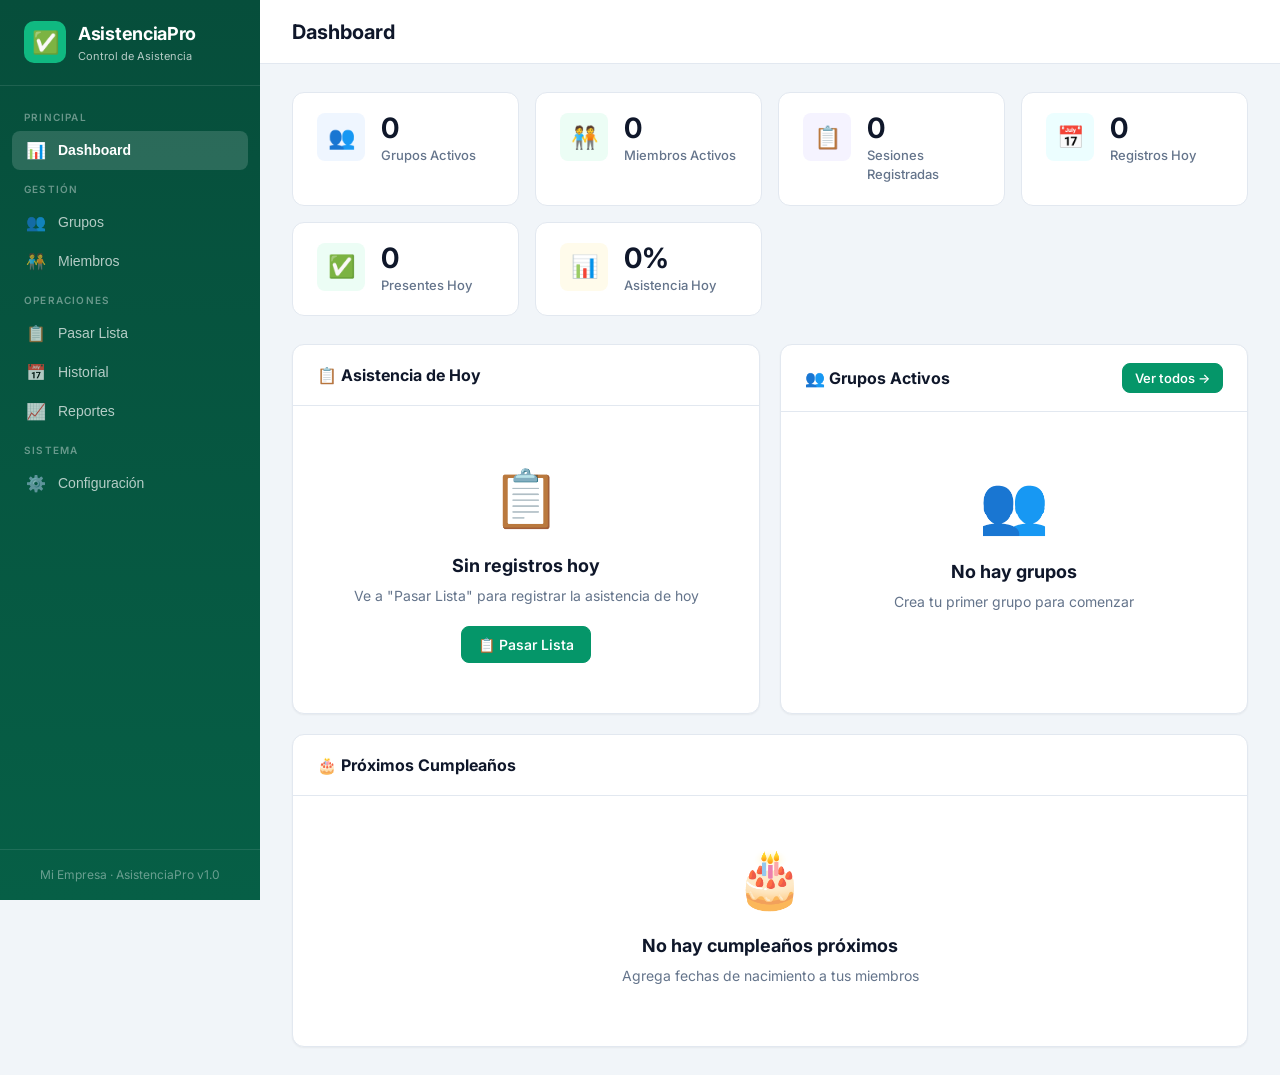
==== asistencia/index.html @ c14f3b14 "Reorganizar repo: asistencia en raíz + CotizaPro en /cotizapro/ + workflow unificado - Mueve archivo" ====
<!DOCTYPE html>
<html lang="es">
<head>
  <meta charset="UTF-8">
  <meta name="viewport" content="width=device-width, initial-scale=1.0, maximum-scale=1.0, user-scalable=no, viewport-fit=cover">
  <title>AsistenciaPro — Control de Asistencia</title>
  <meta name="description" content="Aplicación profesional para el control de asistencia de grupos y personas">
  <meta name="theme-color" content="#059669">
  <meta name="apple-mobile-web-app-capable" content="yes">
  <meta name="apple-mobile-web-app-status-bar-style" content="black-translucent">
  <meta name="apple-mobile-web-app-title" content="AsistenciaPro">
  <meta name="mobile-web-app-capable" content="yes">
  <meta name="application-name" content="AsistenciaPro">
  <meta name="msapplication-TileColor" content="#059669">
  <meta name="msapplication-tap-highlight" content="no">
  <link rel="icon" type="image/svg+xml" href="icons/icon.svg">
  <link rel="icon" type="image/png" sizes="192x192" href="icons/icon-192.png">
  <link rel="icon" type="image/png" sizes="512x512" href="icons/icon-512.png">
  <link rel="apple-touch-icon" href="icons/icon-192.png">
  <link rel="manifest" href="manifest.json">
  <link rel="preconnect" href="https://fonts.googleapis.com">
  <link href="https://fonts.googleapis.com/css2?family=Inter:wght@400;500;600;700;800&display=swap" rel="stylesheet">
  <link rel="stylesheet" href="styles.css">
</head>
<body>

  <!-- ============ USER SELECTION SCREEN ============ -->
  <div id="userScreen" class="user-screen">
    <div class="user-screen-card">
      <div class="user-screen-logo">✅</div>
      <h1>AsistenciaPro</h1>
      <p class="user-screen-subtitle">Selecciona tu empresa o crea una nueva</p>

      <div id="userList" class="user-list"></div>

      <div class="user-create-section">
        <div class="form-group">
          <input type="text" id="newUserName" placeholder="Nombre de la nueva empresa..." maxlength="40" style="text-align:center;font-size:15px;padding:12px">
        </div>
        <button class="btn btn-primary" style="width:100%;padding:12px;font-size:15px" onclick="crearUsuario()">➕ Crear Empresa</button>
      </div>
    </div>
  </div>

  <!-- ============ SIDEBAR ============ -->
  <div id="sidebarOverlay" class="sidebar-overlay" onclick="toggleSidebar()"></div>
  <aside id="sidebar" class="sidebar">
    <div class="sidebar-brand">
      <div class="logo-icon">✅</div>
      <div>
        <h1>AsistenciaPro</h1>
        <small>Control de Asistencia</small>
      </div>
    </div>
    <nav class="sidebar-nav">
      <div class="nav-section">Principal</div>
      <button class="nav-item active" data-view="dashboard" onclick="navegar('dashboard')">
        <span class="nav-icon">📊</span> Dashboard
      </button>

      <div class="nav-section">Gestión</div>
      <button class="nav-item" data-view="grupos" onclick="navegar('grupos')">
        <span class="nav-icon">👥</span> Grupos
        <span id="navBadgeGrupos" class="nav-badge" hidden></span>
      </button>
      <button class="nav-item" data-view="miembros" onclick="navegar('miembros')">
        <span class="nav-icon">🧑‍🤝‍🧑</span> Miembros
      </button>

      <div class="nav-section">Operaciones</div>
      <button class="nav-item" data-view="pasarlista" onclick="navegar('pasarlista')">
        <span class="nav-icon">📋</span> Pasar Lista
      </button>
      <button class="nav-item" data-view="historial" onclick="navegar('historial')">
        <span class="nav-icon">📅</span> Historial
      </button>
      <button class="nav-item" data-view="reportes" onclick="navegar('reportes')">
        <span class="nav-icon">📈</span> Reportes
      </button>

      <div class="nav-section">Sistema</div>
      <button class="nav-item" data-view="configuracion" onclick="navegar('configuracion')">
        <span class="nav-icon">⚙️</span> Configuración
      </button>
    </nav>
    <div class="sidebar-footer">AsistenciaPro v1.0 · Datos locales</div>
  </aside>

  <!-- ============ MAIN CONTENT ============ -->
  <div class="main-content">
    <header class="topbar">
      <button class="menu-toggle" onclick="toggleSidebar()">☰</button>
      <h2 id="topbarTitle" class="topbar-title">Dashboard</h2>
      <div class="topbar-actions" id="topbarActions"></div>
    </header>

    <div class="content">
      <!-- ===== DASHBOARD ===== -->
      <section id="view-dashboard" class="view">
        <div id="dashboardStats" class="stats-grid"></div>
        <div style="display:grid;grid-template-columns:1fr 1fr;gap:20px;margin-top:8px">
          <div class="panel">
            <div class="panel-header">
              <h3>📋 Asistencia de Hoy</h3>
            </div>
            <div id="hoyResumen" class="panel-body"></div>
          </div>
          <div class="panel">
            <div class="panel-header">
              <h3>👥 Grupos Activos</h3>
              <button class="btn btn-sm btn-primary" onclick="navegar('grupos')">Ver todos →</button>
            </div>
            <div id="gruposRecientes" class="panel-body"></div>
          </div>
        </div>
        <div class="panel" style="margin-top:20px">
          <div class="panel-header">
            <h3>🎂 Próximos Cumpleaños</h3>
          </div>
          <div id="cumpleaniosPanel" class="panel-body"></div>
        </div>
      </section>

      <!-- ===== GRUPOS ===== -->
      <section id="view-grupos" class="view" hidden>
        <div class="page-header">
          <div>
            <h2 style="color:var(--text);font-size:18px;font-weight:700;">👥 Gestión de Grupos</h2>
            <h3 style="color:var(--text-secondary);font-size:14px;font-weight:400;">Crea y administra tus grupos de asistencia</h3>
          </div>
          <button class="btn btn-primary" onclick="abrirModalGrupo()">➕ Nuevo Grupo</button>
        </div>
        <div id="listaGrupos"></div>
      </section>

      <!-- ===== MIEMBROS ===== -->
      <section id="view-miembros" class="view" hidden>
        <div class="page-header">
          <div>
            <h2 style="color:var(--text);font-size:18px;font-weight:700;">🧑‍🤝‍🧑 Gestión de Miembros</h2>
            <h3 style="color:var(--text-secondary);font-size:14px;font-weight:400;">Administra las personas de cada grupo</h3>
          </div>
          <button class="btn btn-primary" onclick="abrirModalMiembro()">➕ Nuevo Miembro</button>
        </div>
        <div class="table-container">
          <div class="table-header">
            <input id="busquedaMiembros" type="search" placeholder="Buscar por nombre, teléfono, email..." oninput="renderMiembros()">
            <select id="filtroGrupoMiembros" onchange="renderMiembros()">
              <option value="todos">Todos los grupos</option>
            </select>
          </div>
          <div id="tablaMiembros"></div>
        </div>
      </section>

      <!-- ===== PASAR LISTA ===== -->
      <section id="view-pasarlista" class="view" hidden>
        <div class="page-header">
          <div>
            <h2 style="color:var(--text);font-size:18px;font-weight:700;">📋 Pasar Lista</h2>
            <h3 style="color:var(--text-secondary);font-size:14px;font-weight:400;">Marca la asistencia de cada miembro</h3>
          </div>
        </div>
        <div class="panel">
          <div class="panel-header">
            <h3>Seleccionar Grupo y Fecha</h3>
          </div>
          <div class="panel-body">
            <div class="form-grid" style="grid-template-columns:1fr 1fr auto">
              <div class="form-group">
                <label>Grupo *</label>
                <select id="plistGrupo" onchange="cargarPasarLista()">
                  <option value="">Seleccionar grupo...</option>
                </select>
              </div>
              <div class="form-group">
                <label>Fecha *</label>
                <input id="plistFecha" type="date" onchange="cargarPasarLista()">
              </div>
              <div class="form-group" style="justify-content:flex-end">
                <button class="btn btn-primary" onclick="guardarPasarLista()" id="btnGuardarLista" disabled>💾 Guardar</button>
              </div>
            </div>
          </div>
        </div>

        <!-- Acciones rápidas -->
        <div id="plistAcciones" class="panel" style="margin-top:16px" hidden>
          <div class="panel-body" style="display:flex;gap:10px;flex-wrap:wrap;align-items:center">
            <span style="font-size:13px;font-weight:600;color:var(--text-secondary)">Acciones rápidas:</span>
            <button class="btn btn-sm btn-success" onclick="marcarTodos('present')">✅ Todos Presentes</button>
            <button class="btn btn-sm btn-danger" onclick="marcarTodos('absent')">❌ Todos Ausentes</button>
            <button class="btn btn-sm" onclick="marcarTodos('late')">⏰ Todos con Retardo</button>
            <button class="btn btn-sm" onclick="marcarTodos('permission')">📋 Todos con Permiso</button>
            <button class="btn btn-sm" onclick="limpiarLista()">🔄 Limpiar</button>
          </div>
        </div>

        <!-- Lista de miembros -->
        <div id="plistMiembros" style="margin-top:16px"></div>

        <!-- Resumen -->
        <div id="plistResumen" class="panel" style="margin-top:16px" hidden>
          <div class="panel-body">
            <div id="plistResumenContent"></div>
          </div>
        </div>
      </section>

      <!-- ===== HISTORIAL ===== -->
      <section id="view-historial" class="view" hidden>
        <div class="page-header">
          <div>
            <h2 style="color:var(--text);font-size:18px;font-weight:700;">📅 Historial de Asistencia</h2>
            <h3 style="color:var(--text-secondary);font-size:14px;font-weight:400;">Consulta registros passados</h3>
          </div>
          <div class="btn-group">
            <button class="btn" onclick="exportarHistorialCSV()">📥 CSV</button>
            <button class="btn btn-primary" onclick="generarPDFHistorial()">📄 PDF</button>
          </div>
        </div>
        <div class="panel">
          <div class="panel-header">
            <h3>Filtros</h3>
          </div>
          <div class="panel-body">
            <div class="form-grid" style="grid-template-columns:1fr 1fr 1fr auto">
              <div class="form-group">
                <label>Grupo</label>
                <select id="histGrupo" onchange="renderHistorial()">
                  <option value="todos">Todos los grupos</option>
                </select>
              </div>
              <div class="form-group">
                <label>Desde</label>
                <input id="histDesde" type="date" onchange="renderHistorial()">
              </div>
              <div class="form-group">
                <label>Hasta</label>
                <input id="histHasta" type="date" onchange="renderHistorial()">
              </div>
              <div class="form-group" style="justify-content:flex-end">
                <button class="btn btn-sm" onclick="limpiarFiltrosHistorial()">🔄 Limpiar</button>
              </div>
            </div>
          </div>
        </div>
        <div id="tablaHistorial" style="margin-top:16px"></div>
      </section>

      <!-- ===== CONFIGURACIÓN ===== -->
      <section id="view-configuracion" class="view" hidden>
        <div class="page-header">
          <div>
            <h2 style="color:var(--text);font-size:18px;font-weight:700;">⚙️ Configuración</h2>
            <h3 style="color:var(--text-secondary);font-size:14px;font-weight:400;">Datos de la empresa para los reportes PDF</h3>
          </div>
        </div>
        <div class="panel">
          <div class="panel-header"><h3>Datos de la Empresa</h3></div>
          <div class="panel-body">
            <div class="form-grid">
              <div class="form-group">
                <label>Nombre de la Empresa</label>
                <input id="cfgNombre" placeholder="Ej: Academia Deportiva S.A.">
              </div>
              <div class="form-group">
                <label>RTN / Identificación</label>
                <input id="cfgRtn" placeholder="Ej: 0801-1990-12345">
              </div>
              <div class="form-group">
                <label>Dirección</label>
                <input id="cfgDireccion" placeholder="Ej: Blvd. Los Próceres, Tegucigalpa">
              </div>
              <div class="form-group">
                <label>Teléfono</label>
                <input id="cfgTelefono" placeholder="Ej: +504 2234-5678">
              </div>
              <div class="form-group">
                <label>Email</label>
                <input id="cfgEmail" type="email" placeholder="Ej: info@empresa.com">
              </div>
              <div class="form-group">
                <label>Representante</label>
                <input id="cfgRepresentante" placeholder="Ej: Juan Pérez, Director">
              </div>
              <div class="form-group full-width">
                <label>Logo de la Empresa</label>
                <div class="logo-upload">
                  <div id="cfgLogoPreview" class="logo-preview">
                    <span class="placeholder">🏢</span>
                  </div>
                  <div>
                    <input type="file" id="cfgLogoFile" accept="image/*" onchange="cargarLogo(event)" style="margin-bottom:8px">
                    <br>
                    <button class="btn btn-sm btn-danger" onclick="quitarLogo()">🗑 Quitar logo</button>
                  </div>
                </div>
              </div>
            </div>
            <div style="display:flex;gap:10px;justify-content:flex-end;margin-top:20px">
              <button class="btn btn-primary" onclick="guardarConfig()">💾 Guardar Configuración</button>
            </div>
          </div>
        </div>

        <!-- Cambiar Empresa -->
        <div class="panel" style="margin-top:20px">
          <div class="panel-header"><h3>🏢 Empresa Activa</h3></div>
          <div class="panel-body">
            <div id="currentUserInfo" style="display:flex;align-items:center;gap:12px;padding:12px;background:var(--surface-alt);border-radius:10px;margin-bottom:12px">
              <div id="currentUserIcon" style="width:42px;height:42px;border-radius:12px;display:flex;align-items:center;justify-content:center;font-size:18px;font-weight:800;color:#fff;background:#059669"></div>
              <div style="flex:1">
                <div id="currentUserName" style="font-weight:700;font-size:15px"></div>
                <div style="font-size:12px;color:var(--text-secondary)">Empresa actual</div>
              </div>
            </div>
            <button class="btn" style="width:100%" onclick="mostrarPantallaUsuarios()">🔄 Cambiar de empresa</button>
          </div>
        </div>

        <!-- Respaldo de datos -->
        <div class="panel" style="margin-top:20px">
          <div class="panel-header"><h3>💾 Respaldo de Datos</h3></div>
          <div class="panel-body">
            <p style="font-size:13px;color:var(--text-secondary);margin-bottom:12px">Exporta todos tus datos (grupos, miembros, asistencia) a un archivo JSON. Puedes importarlo después para restaurar tus datos.</p>
            <div style="display:flex;gap:10px;flex-wrap:wrap;margin-bottom:16px">
              <button class="btn btn-primary" onclick="DB.exportar()">📤 Exportar respaldo</button>
              <button class="btn" onclick="document.getElementById('importFile').click()">📥 Importar respaldo</button>
              <input type="file" id="importFile" accept=".json" style="display:none" onchange="importarRespaldo(event)">
            </div>

            <!-- Auto-backup toggle -->
            <div style="background:var(--surface-alt);border-radius:8px;padding:16px;border:1px solid var(--border)">
              <div style="display:flex;align-items:center;justify-content:space-between;margin-bottom:8px">
                <div>
                  <div style="font-weight:600;font-size:14px">🔄 Respaldo Automático</div>
                  <div style="font-size:12px;color:var(--text-secondary)">Descarga un respaldo cada 7 días automáticamente</div>
                </div>
                <label style="position:relative;display:inline-block;width:50px;height:28px;cursor:pointer">
                  <input type="checkbox" id="autoBackupToggle" onchange="toggleAutoBackup(this.checked)" style="opacity:0;width:0;height:0">
                  <span style="position:absolute;cursor:pointer;top:0;left:0;right:0;bottom:0;background:#cbd5e1;border-radius:28px;transition:.3s"></span>
                  <span id="autoBackupSlider" style="position:absolute;cursor:pointer;top:3px;left:3px;width:22px;height:22px;background:white;border-radius:50%;transition:.3s;box-shadow:0 1px 3px rgba(0,0,0,.2)"></span>
                </label>
              </div>
              <div id="autoBackupInfo" style="font-size:11px;color:var(--text-muted)"></div>
            </div>

            <div id="lastSavedInfo" style="margin-top:12px;font-size:12px;color:var(--text-muted)"></div>
          </div>
        </div>

      </section>

      <!-- ===== REPORTES ===== -->
      <section id="view-reportes" class="view" hidden>
        <div class="page-header">
          <div>
            <h2 style="color:var(--text);font-size:18px;font-weight:700;">📈 Reportes de Asistencia</h2>
            <h3 style="color:var(--text-secondary);font-size:14px;font-weight:400;">Análisis y porcentajes de asistencia</h3>
          </div>
          <div class="btn-group">
            <button class="btn" onclick="exportarReporteCSV()">📥 CSV</button>
            <button class="btn btn-primary" onclick="generarPDFReporte()">📄 PDF</button>
          </div>
        </div>
        <div class="panel">
          <div class="panel-header">
            <h3>Parámetros del Reporte</h3>
          </div>
          <div class="panel-body">
            <div class="form-grid" style="grid-template-columns:1fr 1fr 1fr auto">
              <div class="form-group">
                <label>Grupo</label>
                <select id="repoGrupo" onchange="renderReporte()">
                  <option value="">Seleccionar grupo...</option>
                </select>
              </div>
              <div class="form-group">
                <label>Desde</label>
                <input id="repoDesde" type="date" onchange="renderReporte()">
              </div>
              <div class="form-group">
                <label>Hasta</label>
                <input id="repoHasta" type="date" onchange="renderReporte()">
              </div>
              <div class="form-group" style="justify-content:flex-end">
                <button class="btn btn-primary btn-sm" onclick="renderReporte()">📊 Generar</button>
              </div>
            </div>
          </div>
        </div>
        <div id="reporteContent" style="margin-top:16px"></div>
      </section>
    </div>
  </div>

  <!-- ============ MODAL: GRUPO ============ -->
  <div id="modalGrupo" class="modal-overlay" hidden onclick="if(event.target===this)this.hidden=true">
    <div class="modal">
      <div class="modal-header">
        <h3 id="modalGrupoTitle">👥 Nuevo Grupo</h3>
        <button class="modal-close" onclick="cerrarModalGrupo()">✕</button>
      </div>
      <div class="modal-body">
        <div class="form-grid">
          <div class="form-group full-width">
            <label>Nombre del Grupo *</label>
            <input id="grupoNombre" placeholder="Ej: Grupo A, Clase de Matemáticas, Equipo de Ventas">
          </div>
          <div class="form-group full-width">
            <label>Descripción</label>
            <textarea id="grupoDescripcion" rows="3" placeholder="Descripción opcional del grupo"></textarea>
          </div>
          <div class="form-group">
            <label>Color de Identificación</label>
            <select id="grupoColor">
              <option value="#3b82f6">🔵 Azul</option>
              <option value="#059669">🟢 Verde</option>
              <option value="#d97706">🟡 Amarillo</option>
              <option value="#dc2626">🔴 Rojo</option>
              <option value="#7c3aed">🟣 Morado</option>
              <option value="#ec4899">🩷 Rosa</option>
              <option value="#0891b2">🩵 Cyan</option>
              <option value="#ea580c">🟠 Naranja</option>
            </select>
          </div>
          <div class="form-group">
            <label>Estado</label>
            <select id="grupoEstado">
              <option value="activo">🟢 Activo</option>
              <option value="inactivo">🔴 Inactivo</option>
            </select>
          </div>
        </div>
      </div>
      <div class="modal-footer">
        <button class="btn" onclick="cerrarModalGrupo()">Cancelar</button>
        <button class="btn btn-primary" onclick="guardarGrupoForm()">💾 Guardar</button>
      </div>
    </div>
  </div>

  <!-- ============ MODAL: MIEMBRO ============ -->
  <div id="modalMiembro" class="modal-overlay" hidden onclick="if(event.target===this)this.hidden=true">
    <div class="modal" style="max-width:640px">
      <div class="modal-header">
        <h3 id="modalMiembroTitle">🧑‍🤝‍🧑 Nuevo Miembro</h3>
        <button class="modal-close" onclick="cerrarModalMiembro()">✕</button>
      </div>
      <div class="modal-body">
        <div class="form-grid">
          <div class="form-group">
            <label>Grupo *</label>
            <select id="miembroGrupo">
              <option value="">Seleccionar grupo...</option>
            </select>
          </div>
          <div class="form-group">
            <label>Nombre Completo *</label>
            <input id="miembroNombre" placeholder="Nombre y apellido">
          </div>
          <div class="form-group">
            <label>Teléfono</label>
            <input id="miembroTelefono" placeholder="Ej: +504 9999-0000">
          </div>
          <div class="form-group">
            <label>Email</label>
            <input id="miembroEmail" type="email" placeholder="correo@ejemplo.com">
          </div>
          <div class="form-group">
            <label>Cargo</label>
            <input id="miembroCargo" placeholder="Ej: Gerente, Asistente, Técnico">
          </div>
          <div class="form-group">
            <label>Sueldo Base (L.)</label>
            <input id="miembroSueldo" type="number" min="0" step="0.01" placeholder="Ej: 8000.00">
          </div>
          <div class="form-group">
            <label>Fecha de Nacimiento</label>
            <input id="miembroCumple" type="date">
          </div>
          <div class="form-group">
            <label>Estado</label>
            <select id="miembroEstado">
              <option value="activo">🟢 Activo</option>
              <option value="inactivo">🔴 Inactivo</option>
            </select>
          </div>
          <div class="form-group full-width">
            <label>Notas</label>
            <textarea id="miembroNotas" rows="2" placeholder="Información adicional sobre el miembro"></textarea>
          </div>
        </div>
      </div>
      <div class="modal-footer">
        <button class="btn" onclick="cerrarModalMiembro()">Cancelar</button>
        <button class="btn btn-primary" onclick="guardarMiembroForm()">💾 Guardar</button>
      </div>
    </div>
  </div>

  <!-- ============ MODAL: CONFIRMACIÓN ============ -->
  <div id="modalConfirm" class="modal-overlay" hidden onclick="if(event.target===this)this.hidden=true">
    <div class="modal" style="max-width:400px">
      <div class="modal-header">
        <h3 id="confirmTitle">Confirmar</h3>
        <button class="modal-close" onclick="cerrarConfirm()">✕</button>
      </div>
      <div class="modal-body">
        <p id="confirmMsg"></p>
      </div>
      <div class="modal-footer">
        <button class="btn" onclick="cerrarConfirm()">Cancelar</button>
        <button id="confirmBtn" class="btn btn-danger">Confirmar</button>
      </div>
    </div>
  </div>

  <!-- ============ MODAL: NOTAS ============ -->
  <div id="modalNotas" class="modal-overlay" hidden onclick="if(event.target===this)this.hidden=true">
    <div class="modal" style="max-width:400px">
      <div class="modal-header">
        <h3>📝 Nota del Registro</h3>
        <button class="modal-close" onclick="cerrarModalNotas()">✕</button>
      </div>
      <div class="modal-body">
        <div class="form-group">
          <label>Nota (opcional)</label>
          <textarea id="notaRegistro" rows="4" placeholder="Ej: Llegó 10 minutos tarde, salió antes, etc."></textarea>
        </div>
      </div>
      <div class="modal-footer">
        <button class="btn" onclick="cerrarModalNotas()">Cancelar</button>
        <button class="btn btn-primary" onclick="guardarNota()">💾 Guardar</button>
      </div>
    </div>
  </div>

  <!-- ============ TOAST CONTAINER ============ -->
  <div id="toastContainer" class="toast-container"></div>

  <!-- ============ SCRIPTS ============ -->
  <script src="jspdf.umd.min.js"></script>
  <script src="jspdf.plugin.autotable.min.js"></script>
  <script src="db.js"></script>
  <script src="app.js"></script>
</body>
</html>
---- asistencia/styles.css ----
/* ============================================================
   AsistenciaPro — Estilos profesionales
   ============================================================ */

:root {
  --primary: #059669;
  --primary-light: #10b981;
  --primary-dark: #047857;
  --primary-bg: #ecfdf5;
  --accent: #10b981;
  --bg: #f1f5f9;
  --surface: #ffffff;
  --surface-alt: #f8fafc;
  --text: #0f172a;
  --text-secondary: #64748b;
  --text-muted: #94a3b8;
  --border: #e2e8f0;
  --border-light: #f1f5f9;
  --success: #059669;
  --success-bg: #ecfdf5;
  --warning: #d97706;
  --warning-bg: #fffbeb;
  --danger: #dc2626;
  --danger-bg: #fef2f2;
  --info: #2563eb;
  --info-bg: #eff6ff;
  --late: #7c3aed;
  --late-bg: #f5f3ff;
  --permission: #0891b2;
  --permission-bg: #ecfeff;
  --shadow-sm: 0 1px 2px rgba(0,0,0,.05);
  --shadow: 0 1px 3px rgba(0,0,0,.1), 0 1px 2px rgba(0,0,0,.06);
  --shadow-md: 0 4px 6px -1px rgba(0,0,0,.1), 0 2px 4px -2px rgba(0,0,0,.1);
  --shadow-lg: 0 10px 15px -3px rgba(0,0,0,.1), 0 4px 6px -4px rgba(0,0,0,.1);
  --radius: 12px;
  --radius-sm: 8px;
  --radius-lg: 16px;
  --sidebar-width: 260px;
  --header-height: 64px;
  --transition: all .2s ease;
}

* { box-sizing: border-box; margin: 0; padding: 0; }
[hidden] { display: none !important; }

html { scroll-behavior: smooth; }

body {
  font-family: 'Inter', system-ui, -apple-system, 'Segoe UI', Roboto, sans-serif;
  background: var(--bg);
  color: var(--text);
  line-height: 1.5;
  min-height: 100vh;
}

/* ============ Scrollbar ============ */
::-webkit-scrollbar { width: 8px; height: 8px; }
::-webkit-scrollbar-thumb { background: var(--border); border-radius: 99px; }
::-webkit-scrollbar-thumb:hover { background: var(--text-muted); }

/* ============ Sidebar ============ */
.sidebar {
  position: fixed;
  left: 0;
  top: 0;
  bottom: 0;
  width: var(--sidebar-width);
  background: linear-gradient(180deg, #064e3b 0%, #065f46 100%);
  color: #fff;
  z-index: 100;
  display: flex;
  flex-direction: column;
  transition: transform .3s ease;
}

.sidebar-brand {
  padding: 20px 24px;
  display: flex;
  align-items: center;
  gap: 12px;
  border-bottom: 1px solid rgba(255,255,255,.1);
}

.sidebar-brand .logo-icon {
  width: 42px;
  height: 42px;
  background: var(--primary-light);
  border-radius: 10px;
  display: flex;
  align-items: center;
  justify-content: center;
  font-size: 22px;
  font-weight: 700;
}

.sidebar-brand h1 {
  font-size: 18px;
  font-weight: 700;
  letter-spacing: -.3px;
}

.sidebar-brand small {
  font-size: 11px;
  opacity: .7;
  display: block;
  margin-top: 1px;
}

.sidebar-nav {
  flex: 1;
  padding: 12px;
  overflow-y: auto;
}

.nav-section {
  font-size: 10px;
  text-transform: uppercase;
  letter-spacing: 1.2px;
  color: rgba(255,255,255,.4);
  padding: 12px 12px 6px;
  font-weight: 600;
}

.nav-item {
  display: flex;
  align-items: center;
  gap: 12px;
  padding: 10px 14px;
  border-radius: var(--radius-sm);
  color: rgba(255,255,255,.7);
  text-decoration: none;
  font-size: 14px;
  font-weight: 500;
  cursor: pointer;
  transition: var(--transition);
  border: none;
  background: none;
  width: 100%;
  text-align: left;
}

.nav-item:hover {
  background: rgba(255,255,255,.1);
  color: #fff;
}

.nav-item.active {
  background: rgba(255,255,255,.15);
  color: #fff;
  font-weight: 600;
}

.nav-item .nav-icon {
  width: 20px;
  text-align: center;
  font-size: 16px;
}

.nav-item .nav-badge {
  margin-left: auto;
  background: var(--primary-light);
  color: #fff;
  font-size: 11px;
  font-weight: 600;
  padding: 2px 8px;
  border-radius: 99px;
  min-width: 20px;
  text-align: center;
}

.sidebar-footer {
  padding: 16px;
  border-top: 1px solid rgba(255,255,255,.1);
  font-size: 12px;
  color: rgba(255,255,255,.4);
  text-align: center;
}

/* ============ Main Content ============ */
.main-content {
  margin-left: var(--sidebar-width);
  min-height: 100vh;
  transition: margin .3s ease;
}

.topbar {
  background: var(--surface);
  border-bottom: 1px solid var(--border);
  padding: 0 32px;
  height: var(--header-height);
  display: flex;
  align-items: center;
  justify-content: space-between;
  position: sticky;
  top: 0;
  z-index: 50;
}

.topbar-title {
  font-size: 20px;
  font-weight: 700;
  color: var(--text);
}

.topbar-actions {
  display: flex;
  align-items: center;
  gap: 10px;
}

.menu-toggle {
  display: none;
  background: none;
  border: none;
  font-size: 24px;
  cursor: pointer;
  padding: 4px;
  color: var(--text);
}

.content {
  padding: 28px 32px;
  max-width: 1400px;
}

/* ============ Cards / Dashboard ============ */
.stats-grid {
  display: grid;
  grid-template-columns: repeat(auto-fit, minmax(200px, 1fr));
  gap: 16px;
  margin-bottom: 28px;
}

.stat-card {
  background: var(--surface);
  border: 1px solid var(--border);
  border-radius: var(--radius);
  padding: 20px 24px;
  display: flex;
  align-items: flex-start;
  gap: 16px;
  transition: var(--transition);
  cursor: pointer;
}

.stat-card:hover {
  box-shadow: var(--shadow-md);
  transform: translateY(-1px);
}

.stat-icon {
  width: 48px;
  height: 48px;
  border-radius: var(--radius-sm);
  display: flex;
  align-items: center;
  justify-content: center;
  font-size: 22px;
  flex-shrink: 0;
}

.stat-icon.blue { background: var(--info-bg); }
.stat-icon.green { background: var(--success-bg); }
.stat-icon.yellow { background: var(--warning-bg); }
.stat-icon.red { background: var(--danger-bg); }
.stat-icon.purple { background: var(--late-bg); }
.stat-icon.cyan { background: var(--permission-bg); }

.stat-info h3 {
  font-size: 28px;
  font-weight: 700;
  line-height: 1.1;
  margin-bottom: 2px;
}

.stat-info p {
  font-size: 13px;
  color: var(--text-secondary);
  font-weight: 500;
}

/* ============ Page Header ============ */
.page-header {
  display: flex;
  align-items: center;
  justify-content: space-between;
  flex-wrap: wrap;
  gap: 12px;
  margin-bottom: 24px;
}

.page-header h2 {
  font-size: 16px;
  font-weight: 600;
  color: var(--text-secondary);
}

/* ============ Buttons ============ */
.btn {
  appearance: none;
  border: 1px solid var(--border);
  background: var(--surface);
  color: var(--text);
  padding: 9px 16px;
  border-radius: var(--radius-sm);
  font-size: 14px;
  font-weight: 550;
  cursor: pointer;
  transition: var(--transition);
  font-family: inherit;
  display: inline-flex;
  align-items: center;
  gap: 8px;
  white-space: nowrap;
}

.btn:hover { border-color: var(--primary-light); box-shadow: var(--shadow-sm); }
.btn:active { transform: translateY(1px); }
.btn:disabled { opacity: .5; cursor: not-allowed; }

.btn-primary {
  background: var(--primary);
  border-color: var(--primary);
  color: #fff;
}
.btn-primary:hover { background: var(--primary-dark); border-color: var(--primary-dark); box-shadow: 0 4px 14px rgba(5,150,105,.3); }

.btn-success { background: var(--success); border-color: var(--success); color: #fff; }
.btn-success:hover { background: #047857; }

.btn-danger { color: var(--danger); border-color: #fecaca; }
.btn-danger:hover { background: var(--danger-bg); border-color: var(--danger); }

.btn-warning { color: var(--warning); border-color: #fde68a; }
.btn-warning:hover { background: var(--warning-bg); border-color: var(--warning); }

.btn-ghost { background: transparent; border-color: transparent; }
.btn-ghost:hover { background: var(--bg); border-color: var(--border); }

.btn-sm { padding: 6px 12px; font-size: 13px; }
.btn-lg { padding: 12px 24px; font-size: 15px; }

.btn-group {
  display: flex;
  gap: 6px;
  flex-wrap: wrap;
}

/* ============ Forms ============ */
.form-grid {
  display: grid;
  grid-template-columns: repeat(auto-fit, minmax(280px, 1fr));
  gap: 18px;
}

.form-group {
  display: flex;
  flex-direction: column;
  gap: 6px;
}

.form-group.full-width {
  grid-column: 1 / -1;
}

.form-group label {
  font-size: 13px;
  font-weight: 600;
  color: var(--text-secondary);
}

.form-group input,
.form-group select,
.form-group textarea {
  padding: 10px 14px;
  border: 1px solid var(--border);
  border-radius: var(--radius-sm);
  background: var(--surface);
  color: var(--text);
  font-size: 14px;
  font-family: inherit;
  transition: var(--transition);
}

.form-group input:focus,
.form-group select:focus,
.form-group textarea:focus {
  outline: none;
  border-color: var(--primary-light);
  box-shadow: 0 0 0 3px rgba(16,185,129,.15);
}

.form-group textarea {
  resize: vertical;
  min-height: 80px;
}

/* ============ Tables ============ */
.table-container {
  background: var(--surface);
  border: 1px solid var(--border);
  border-radius: var(--radius);
  overflow: hidden;
  box-shadow: var(--shadow-sm);
}

.table-header {
  display: flex;
  align-items: center;
  gap: 10px;
  padding: 16px 20px;
  border-bottom: 1px solid var(--border);
  flex-wrap: wrap;
}

.table-header input[type="search"] {
  flex: 1;
  min-width: 200px;
  padding: 9px 14px;
  border: 1px solid var(--border);
  border-radius: var(--radius-sm);
  font-size: 14px;
  font-family: inherit;
  background: var(--surface-alt);
}

.table-header input[type="search"]:focus {
  outline: none;
  border-color: var(--primary-light);
  box-shadow: 0 0 0 3px rgba(16,185,129,.1);
}

.table-header select {
  padding: 9px 12px;
  border: 1px solid var(--border);
  border-radius: var(--radius-sm);
  font-size: 13px;
  font-family: inherit;
  background: var(--surface);
  cursor: pointer;
}

table {
  width: 100%;
  border-collapse: collapse;
}

thead th {
  padding: 12px 16px;
  text-align: left;
  font-size: 12px;
  font-weight: 600;
  text-transform: uppercase;
  letter-spacing: .5px;
  color: var(--text-secondary);
  background: var(--surface-alt);
  border-bottom: 1px solid var(--border);
  white-space: nowrap;
}

tbody td {
  padding: 12px 16px;
  font-size: 14px;
  border-bottom: 1px solid var(--border-light);
  vertical-align: middle;
}

tbody tr:hover {
  background: var(--surface-alt);
}

tbody tr:last-child td {
  border-bottom: none;
}

.table-footer {
  padding: 12px 20px;
  border-top: 1px solid var(--border);
  font-size: 13px;
  color: var(--text-secondary);
  display: flex;
  justify-content: space-between;
  align-items: center;
}

/* ============ Badges ============ */
.badge {
  display: inline-flex;
  align-items: center;
  gap: 4px;
  padding: 3px 10px;
  border-radius: 99px;
  font-size: 12px;
  font-weight: 600;
  white-space: nowrap;
}

.badge-present { background: var(--success-bg); color: var(--success); }
.badge-absent { background: var(--danger-bg); color: var(--danger); }
.badge-late { background: var(--late-bg); color: var(--late); }
.badge-permission { background: var(--permission-bg); color: var(--permission); }
.badge-active { background: var(--success-bg); color: var(--success); }
.badge-inactive { background: #f1f5f9; color: #475569; }

/* ============ Modals ============ */
.modal-overlay {
  position: fixed;
  inset: 0;
  background: rgba(0,0,0,.5);
  backdrop-filter: blur(4px);
  display: flex;
  align-items: center;
  justify-content: center;
  z-index: 200;
  padding: 20px;
  animation: fadeIn .15s ease;
}

.modal {
  background: var(--surface);
  border-radius: var(--radius-lg);
  box-shadow: var(--shadow-lg);
  max-width: 560px;
  width: 100%;
  max-height: 85vh;
  overflow-y: auto;
  animation: slideUp .2s ease;
}

.modal-header {
  padding: 20px 24px;
  border-bottom: 1px solid var(--border);
  display: flex;
  align-items: center;
  justify-content: space-between;
}

.modal-header h3 {
  font-size: 18px;
  font-weight: 700;
}

.modal-close {
  background: none;
  border: none;
  font-size: 20px;
  cursor: pointer;
  color: var(--text-muted);
  padding: 4px;
  border-radius: 6px;
}

.modal-close:hover { background: var(--bg); color: var(--text); }

.modal-body {
  padding: 24px;
}

.modal-footer {
  padding: 16px 24px;
  border-top: 1px solid var(--border);
  display: flex;
  gap: 10px;
  justify-content: flex-end;
}

@keyframes fadeIn { from { opacity: 0; } to { opacity: 1; } }
@keyframes slideUp { from { opacity: 0; transform: translateY(10px); } to { opacity: 1; transform: none; } }

/* ============ Card panels ============ */
.panel {
  background: var(--surface);
  border: 1px solid var(--border);
  border-radius: var(--radius);
  box-shadow: var(--shadow-sm);
  overflow: hidden;
}

.panel-header {
  padding: 18px 24px;
  border-bottom: 1px solid var(--border);
  display: flex;
  align-items: center;
  justify-content: space-between;
  gap: 12px;
}

.panel-header h3 {
  font-size: 16px;
  font-weight: 700;
}

.panel-body {
  padding: 20px 24px;
}

.panel-footer {
  padding: 14px 24px;
  border-top: 1px solid var(--border);
  background: var(--surface-alt);
}

/* ============ Empty state ============ */
.empty-state {
  text-align: center;
  padding: 60px 24px;
  color: var(--text-secondary);
}

.empty-state .empty-icon {
  font-size: 56px;
  margin-bottom: 12px;
  display: block;
}

.empty-state h3 {
  font-size: 18px;
  color: var(--text);
  margin-bottom: 6px;
}

.empty-state p {
  margin-bottom: 20px;
  font-size: 14px;
}

/* ============ Toast ============ */
.toast-container {
  position: fixed;
  bottom: 20px;
  right: 20px;
  display: flex;
  flex-direction: column;
  gap: 8px;
  z-index: 300;
  max-width: min(380px, 90vw);
}

.toast {
  background: var(--text);
  color: #fff;
  border-radius: var(--radius-sm);
  padding: 12px 18px;
  font-size: 14px;
  box-shadow: var(--shadow-lg);
  animation: slideUp .2s ease;
  word-break: break-word;
}

.toast.success { background: var(--success); }
.toast.error { background: var(--danger); }
.toast.info { background: var(--info); }

/* ============ Attendance Card ============ */
.attendance-card {
  background: var(--surface);
  border: 1px solid var(--border);
  border-radius: var(--radius);
  padding: 16px 20px;
  margin-bottom: 12px;
  display: flex;
  align-items: center;
  gap: 16px;
  transition: var(--transition);
}

.attendance-card:hover {
  box-shadow: var(--shadow-md);
}

.attendance-avatar {
  width: 44px;
  height: 44px;
  border-radius: 50%;
  background: var(--primary-bg);
  color: var(--primary);
  display: flex;
  align-items: center;
  justify-content: center;
  font-size: 18px;
  font-weight: 700;
  flex-shrink: 0;
}

.attendance-info {
  flex: 1;
  min-width: 0;
}

.attendance-name {
  font-size: 15px;
  font-weight: 600;
  color: var(--text);
  margin-bottom: 2px;
}

.attendance-meta {
  font-size: 12px;
  color: var(--text-muted);
}

.attendance-actions {
  display: flex;
  gap: 6px;
  flex-wrap: wrap;
}

.attendance-actions .status-btn {
  padding: 6px 12px;
  border: 2px solid var(--border);
  border-radius: var(--radius-sm);
  background: var(--surface);
  font-size: 13px;
  font-weight: 600;
  cursor: pointer;
  transition: var(--transition);
  font-family: inherit;
  display: flex;
  align-items: center;
  gap: 4px;
}

.attendance-actions .status-btn:hover {
  transform: translateY(-1px);
  box-shadow: var(--shadow-sm);
}

.attendance-actions .status-btn.selected-present {
  background: var(--success-bg);
  border-color: var(--success);
  color: var(--success);
}

.attendance-actions .status-btn.selected-absent {
  background: var(--danger-bg);
  border-color: var(--danger);
  color: var(--danger);
}

.attendance-actions .status-btn.selected-late {
  background: var(--late-bg);
  border-color: var(--late);
  color: var(--late);
}

.attendance-actions .status-btn.selected-permission {
  background: var(--permission-bg);
  border-color: var(--permission);
  color: var(--permission);
}

.note-btn {
  background: none;
  border: 1px solid var(--border);
  border-radius: 6px;
  padding: 4px 8px;
  cursor: pointer;
  font-size: 14px;
  transition: var(--transition);
}

.note-btn:hover { background: var(--bg); }

.note-btn.has-note {
  background: var(--warning-bg);
  border-color: var(--warning);
}

/* ============ Group Cards ============ */
.group-card {
  background: var(--surface);
  border: 1px solid var(--border);
  border-radius: var(--radius);
  padding: 20px 24px;
  margin-bottom: 12px;
  display: flex;
  align-items: center;
  gap: 16px;
  transition: var(--transition);
  cursor: pointer;
}

.group-card:hover {
  box-shadow: var(--shadow-md);
  transform: translateY(-1px);
}

.group-color-bar {
  width: 6px;
  height: 48px;
  border-radius: 3px;
  flex-shrink: 0;
}

.group-info {
  flex: 1;
}

.group-name {
  font-size: 16px;
  font-weight: 700;
  color: var(--text);
  margin-bottom: 2px;
}

.group-meta {
  font-size: 13px;
  color: var(--text-secondary);
}

.group-actions {
  display: flex;
  gap: 6px;
}

/* ============ Progress bars ============ */
.progress-bar {
  width: 100%;
  height: 8px;
  background: var(--border);
  border-radius: 4px;
  overflow: hidden;
}

.progress-fill {
  height: 100%;
  border-radius: 4px;
  transition: width .3s ease;
}

.progress-fill.green { background: var(--success); }
.progress-fill.red { background: var(--danger); }
.progress-fill.yellow { background: var(--warning); }
.progress-fill.purple { background: var(--late); }
.progress-fill.cyan { background: var(--permission); }
.progress-fill.blue { background: var(--info); }

/* ============ Report stats ============ */
.report-stat-grid {
  display: grid;
  grid-template-columns: repeat(auto-fit, minmax(160px, 1fr));
  gap: 16px;
  margin-bottom: 24px;
}

.report-stat {
  background: var(--surface);
  border: 1px solid var(--border);
  border-radius: var(--radius);
  padding: 20px;
  text-align: center;
}

.report-stat .stat-value {
  font-size: 32px;
  font-weight: 800;
  line-height: 1.1;
  margin-bottom: 4px;
}

.report-stat .stat-label {
  font-size: 13px;
  color: var(--text-secondary);
  font-weight: 500;
}

/* ============ Percentage bar ============ */
.pct-bar-container {
  display: flex;
  align-items: center;
  gap: 8px;
  width: 100%;
}

.pct-bar {
  flex: 1;
  height: 20px;
  background: var(--border);
  border-radius: 4px;
  overflow: hidden;
  display: flex;
}

.pct-bar .segment {
  height: 100%;
  transition: width .3s ease;
}

.pct-label {
  font-size: 12px;
  font-weight: 600;
  min-width: 42px;
  text-align: right;
}

/* ============ Responsive ============ */
@media (max-width: 768px) {
  .sidebar {
    transform: translateX(-100%);
  }

  .sidebar.open {
    transform: translateX(0);
    box-shadow: 4px 0 20px rgba(0,0,0,.3);
  }

  .main-content {
    margin-left: 0;
  }

  .menu-toggle {
    display: block;
  }

  .topbar {
    padding: 0 16px;
  }

  .content {
    padding: 12px;
  }

  .stats-grid {
    grid-template-columns: 1fr 1fr !important;
  }

  .form-grid {
    grid-template-columns: 1fr !important;
  }

  .page-header {
    flex-direction: column;
    align-items: flex-start;
  }

  .table-header {
    flex-direction: column;
  }

  table {
    display: block;
    overflow-x: auto;
  }

  .topbar-title {
    font-size: 16px;
  }

  .attendance-card {
    flex-direction: column;
    align-items: flex-start;
  }

  .attendance-actions {
    width: 100%;
    flex-wrap: wrap;
  }

  .attendance-actions .status-btn {
    flex: 1 1 45%;
    min-width: 45%;
    justify-content: center;
    font-size: 12px;
    padding: 6px 8px;
  }

  /* Override ALL inline grid-template-columns on mobile */
  .content div[style*="grid-template-columns:1fr 1fr;"] {
    grid-template-columns: 1fr !important;
  }
  .content div[style*="grid-template-columns:1fr 1fr auto"] {
    grid-template-columns: 1fr !important;
  }
  .content div[style*="grid-template-columns:1fr 1fr 1fr auto"] {
    grid-template-columns: 1fr !important;
  }
  .content div[style*="grid-template-columns: 1fr 1fr;"] {
    grid-template-columns: 1fr !important;
  }
  .content div[style*="grid-template-columns: 1fr 1fr auto"] {
    grid-template-columns: 1fr !important;
  }
  .content div[style*="grid-template-columns: 1fr 1fr 1fr auto"] {
    grid-template-columns: 1fr !important;
  }

  .report-stat-grid {
    grid-template-columns: 1fr 1fr;
  }

  .btn-group {
    flex-wrap: wrap;
    gap: 6px;
  }
  .btn-group .btn {
    flex: 1 1 45%;
    min-width: 45%;
    justify-content: center;
    font-size: 12px;
    padding: 8px 6px;
  }

  .panel-header {
    flex-wrap: wrap;
    gap: 8px;
  }
  .panel-header .btn {
    font-size: 12px;
    padding: 6px 10px;
    white-space: nowrap;
  }

  .table-actions {
    flex-direction: column;
    gap: 6px;
  }
  .table-actions .btn {
    width: 100%;
    justify-content: center;
    font-size: 12px;
  }

  .card-header {
    flex-direction: column;
    align-items: flex-start;
    gap: 8px;
  }
}

@media (max-width: 480px) {
  .stats-grid {
    grid-template-columns: 1fr !important;
  }

  .report-stat-grid {
    grid-template-columns: 1fr;
  }

  .attendance-actions .status-btn {
    flex: 1 1 100%;
    min-width: 100%;
  }

  .btn-group .btn {
    flex: 1 1 100%;
    min-width: 100%;
  }

  .content {
    padding: 8px;
  }
}

/* Sidebar overlay for mobile */
.sidebar-overlay {
  display: none;
  position: fixed;
  inset: 0;
  background: rgba(0,0,0,.4);
  z-index: 99;
}

@media (max-width: 768px) {
  .sidebar-overlay.open {
    display: block;
  }
}

/* ============ Logo upload ============ */
.logo-upload {
  display: flex;
  align-items: center;
  gap: 16px;
}

.logo-preview {
  width: 80px;
  height: 80px;
  border: 2px dashed var(--border);
  border-radius: var(--radius-sm);
  display: flex;
  align-items: center;
  justify-content: center;
  overflow: hidden;
  background: var(--surface-alt);
}

.logo-preview img {
  width: 100%;
  height: 100%;
  object-fit: contain;
}

.logo-preview .placeholder {
  font-size: 28px;
  color: var(--text-muted);
}

/* ============ Android PWA ============ */
@supports (-webkit-touch-callout: none) {
  body { padding-top: env(safe-area-inset-top); }
  .topbar { padding-top: env(safe-area-inset-top); }
}

/* Prevent pull-to-refresh on Android */
html, body {
  overscroll-behavior: none;
}

/* Smooth touch interactions */
.status-btn, .btn, .nav-item, .group-card, .stat-card {
  -webkit-tap-highlight-color: transparent;
  touch-action: manipulation;
}

/* Android status bar color */
@media (display-mode: standalone) {
  body { padding-top: 0; }
  .topbar { border-top: none; }
}

/* ============ Print ============ */
@media print {
  .sidebar, .topbar, .btn, .table-header { display: none !important; }
  .main-content { margin-left: 0 !important; }
  .content { padding: 0 !important; }
}

/* ============ Auth Screen ============ */
.auth-screen {
  position: fixed;
  inset: 0;
  background: linear-gradient(135deg, #059669 0%, #047857 50%, #065f46 100%);
  display: flex;
  align-items: center;
  justify-content: center;
  z-index: 9999;
  padding: 20px;
}

.auth-card {
  background: #fff;
  border-radius: 20px;
  padding: 40px 32px;
  width: 100%;
  max-width: 400px;
  box-shadow: 0 20px 60px rgba(0,0,0,.2);
}

.auth-logo {
  font-size: 48px;
  text-align: center;
  margin-bottom: 8px;
}

.auth-title {
  text-align: center;
  font-size: 24px;
  font-weight: 800;
  color: var(--text);
  margin-bottom: 4px;
}

.auth-subtitle {
  text-align: center;
  color: var(--text-muted);
  font-size: 14px;
  margin-bottom: 32px;
}

.auth-form-title {
  font-size: 18px;
  font-weight: 700;
  margin-bottom: 20px;
  color: var(--text);
}

.auth-field {
  margin-bottom: 16px;
}

.auth-field label {
  display: block;
  font-size: 13px;
  font-weight: 600;
  color: var(--text);
  margin-bottom: 6px;
}

.auth-field input {
  width: 100%;
  padding: 12px 14px;
  border: 2px solid var(--border);
  border-radius: var(--radius-sm);
  font-size: 15px;
  font-family: inherit;
  transition: border-color .2s;
  outline: none;
  box-sizing: border-box;
}

.auth-field input:focus {
  border-color: var(--primary);
}

.auth-btn {
  width: 100%;
  padding: 14px;
  font-size: 16px;
  font-weight: 700;
  margin-top: 8px;
}

.auth-switch {
  text-align: center;
  margin-top: 16px;
  font-size: 13px;
  color: var(--text-muted);
}

.auth-switch a {
  color: var(--primary);
  font-weight: 600;
  text-decoration: none;
}

.auth-switch a:hover {
  text-decoration: underline;
}

.auth-error {
  background: #fef2f2;
  color: #dc2626;
  padding: 12px;
  border-radius: 8px;
  font-size: 13px;
  margin-top: 12px;
  text-align: center;
}

.auth-loading {
  text-align: center;
  padding: 20px;
  color: var(--text-muted);
  font-size: 14px;
}

.spinner {
  width: 32px;
  height: 32px;
  border: 3px solid var(--border);
  border-top-color: var(--primary);
  border-radius: 50%;
  animation: spin .8s linear infinite;
  margin: 0 auto 12px;
}

@keyframes spin { to { transform: rotate(360deg); } }

.auth-offline {
  margin-top: 24px;
  padding-top: 20px;
  border-top: 1px solid var(--border);
  text-align: center;
}

.auth-offline .btn {
  background: var(--surface);
  border: 2px solid var(--border);
  color: var(--text);
  font-weight: 600;
}

.auth-offline .btn:hover {
  background: var(--surface-alt);
}

.auth-hint {
  font-size: 12px;
  color: var(--text-muted);
  margin-top: 8px;
}

/* ============ Sidebar User Info ============ */
.user-info-sidebar {
  display: flex;
  flex-direction: column;
  align-items: center;
  gap: 4px;
  margin-bottom: 8px;
}

.user-email {
  font-size: 12px;
  color: var(--text-muted);
  font-weight: 500;
  text-align: center;
  word-break: break-all;
}

.connection-badge {
  font-size: 11px;
  font-weight: 600;
  padding: 2px 8px;
  border-radius: 12px;
}

.connection-badge.online {
  color: #059669;
  background: #ecfdf5;
}

.connection-badge.offline {
  color: #dc2626;
  background: #fef2f2;
}

.connection-badge.local {
  color: #d97706;
  background: #fffbeb;
}

.sidebar-footer-actions {
  display: flex;
  justify-content: space-between;
  align-items: center;
  font-size: 11px;
  color: var(--text-muted);
}

.btn-logout {
  background: none;
  border: 1px solid var(--border);
  border-radius: 6px;
  padding: 4px 10px;
  font-size: 12px;
  cursor: pointer;
  color: var(--danger);
  font-weight: 600;
  transition: var(--transition);
}

.btn-logout:hover {
  background: #fef2f2;
  border-color: var(--danger);
}

.auth-screen.hidden {
  display: none !important;
}

/* ============ USER SELECTION SCREEN ============ */
.user-screen {
  position: fixed;
  inset: 0;
  background: linear-gradient(135deg, #059669 0%, #047857 50%, #065f46 100%);
  display: flex;
  align-items: center;
  justify-content: center;
  z-index: 10000;
  padding: 20px;
}
.user-screen.hidden {
  display: none !important;
}
.user-screen-card {
  background: #fff;
  border-radius: 20px;
  padding: 40px 30px;
  max-width: 440px;
  width: 100%;
  box-shadow: 0 20px 60px rgba(0,0,0,.3);
  text-align: center;
}
.user-screen-logo {
  font-size: 48px;
  margin-bottom: 10px;
}
.user-screen-card h1 {
  font-size: 26px;
  font-weight: 800;
  color: #059669;
  margin: 0 0 4px;
}
.user-screen-subtitle {
  color: #6b7280;
  font-size: 14px;
  margin: 0 0 24px;
}
.user-list {
  display: flex;
  flex-direction: column;
  gap: 10px;
  margin-bottom: 20px;
  max-height: 280px;
  overflow-y: auto;
}
.user-card {
  display: flex;
  align-items: center;
  gap: 14px;
  padding: 14px 18px;
  border: 2px solid #e5e7eb;
  border-radius: 14px;
  cursor: pointer;
  transition: all .2s;
  background: #f9fafb;
}
.user-card:hover {
  border-color: #059669;
  background: #ecfdf5;
  transform: translateY(-1px);
  box-shadow: 0 4px 12px rgba(5,150,105,.15);
}
.user-card-icon {
  width: 44px;
  height: 44px;
  border-radius: 12px;
  display: flex;
  align-items: center;
  justify-content: center;
  font-size: 20px;
  font-weight: 800;
  color: #fff;
  flex-shrink: 0;
}
.user-card-info {
  flex: 1;
  text-align: left;
}
.user-card-name {
  font-weight: 700;
  font-size: 15px;
  color: #111827;
}
.user-card-meta {
  font-size: 12px;
  color: #6b7280;
}
.user-card-delete {
  background: none;
  border: none;
  font-size: 18px;
  cursor: pointer;
  padding: 6px;
  border-radius: 8px;
  color: #9ca3af;
  transition: all .2s;
}
.user-card-delete:hover {
  background: #fee2e2;
  color: #dc2626;
}
.user-create-section {
  border-top: 1px solid #e5e7eb;
  padding-top: 20px;
}
.user-empty {
  padding: 30px;
  color: #9ca3af;
  font-size: 14px;
}
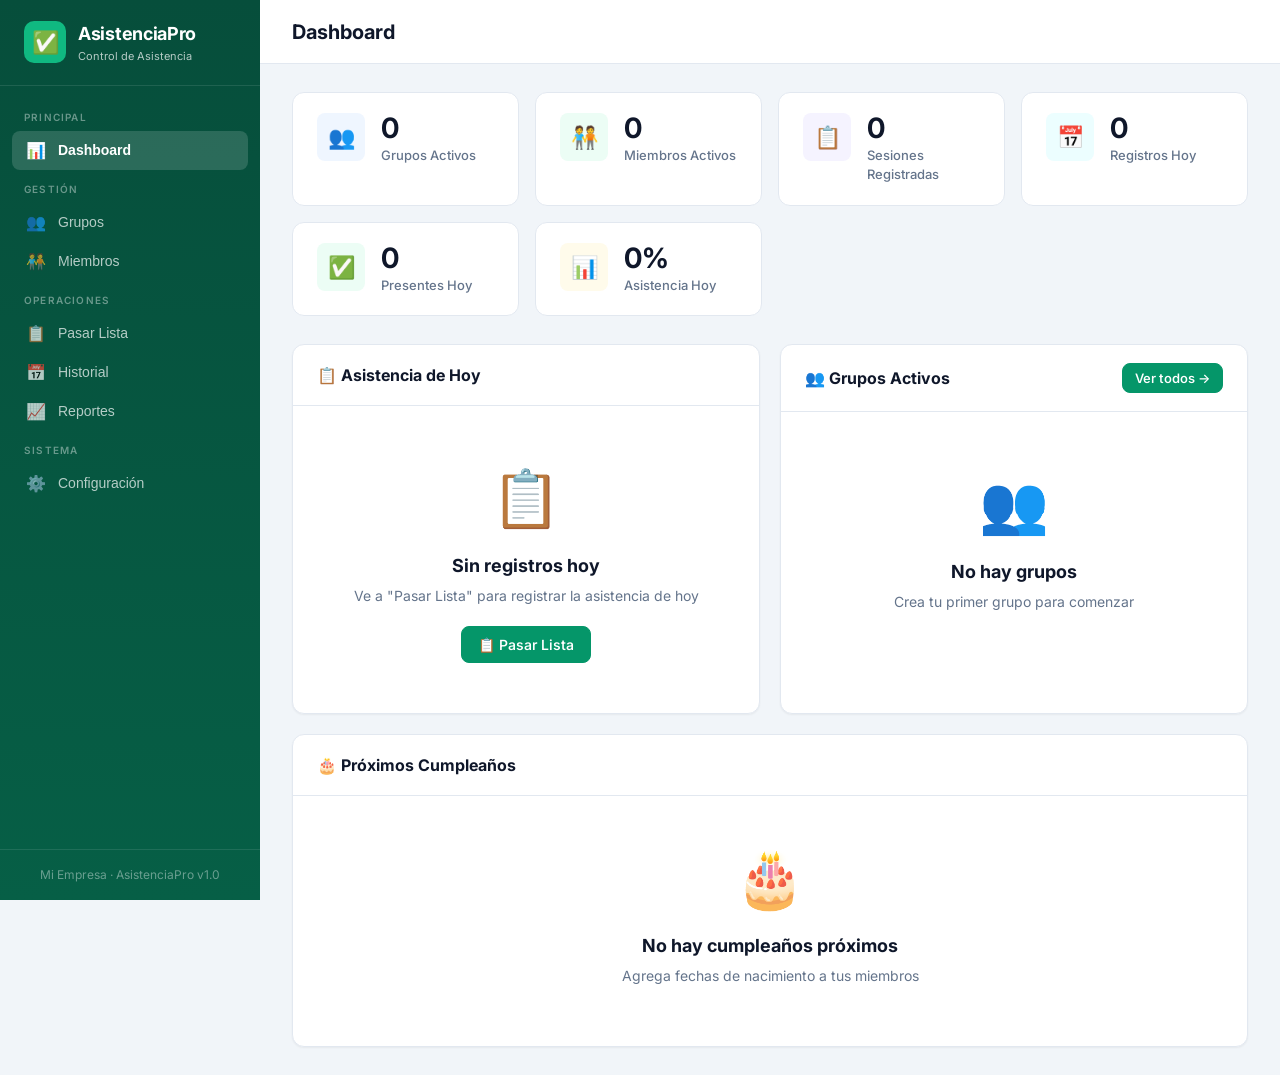
==== commit 595ed3d4: "Panel de configuración de animaciones con 8 tipos y 3 velocidades - Nuevo panel en Configuración par" ====
--- a/asistencia/index.html
+++ b/asistencia/index.html
@@ -350,6 +350,41 @@
           </div>
         </div>
 
+
+        <!-- Animaciones -->
+        <div class="panel" style="margin-top:20px">
+          <div class="panel-header"><h3>🎬 Animaciones y Transiciones</h3></div>
+          <div class="panel-body">
+            <p style="font-size:13px;color:var(--text-secondary);margin-bottom:16px">Personaliza las animaciones de la aplicación. Selecciona un estilo y ajusta la velocidad.</p>
+
+            <!-- Velocidad -->
+            <div style="margin-bottom:20px">
+              <label style="font-weight:600;font-size:14px;display:block;margin-bottom:8px">⚡ Velocidad</label>
+              <div style="display:flex;align-items:center;gap:16px">
+                <input type="range" id="animSpeed" min="0" max="2" step="1" value="1" onchange="cambiarVelocidadAnimacion(this.value)" style="flex:1">
+                <span id="animSpeedLabel" style="font-size:13px;font-weight:600;color:var(--primary);min-width:80px;text-align:center">Normal</span>
+              </div>
+              <div style="display:flex;justify-content:space-between;font-size:11px;color:var(--text-muted);margin-top:4px">
+                <span>🐢 Lento</span><span>⚡ Normal</span><span>🚀 Rápido</span>
+              </div>
+            </div>
+
+            <!-- Tipo de animación de vista -->
+            <div style="margin-bottom:20px">
+              <label style="font-weight:600;font-size:14px;display:block;margin-bottom:8px">🎭 Animación de Pantalla</label>
+              <div id="animTypeGrid" style="display:grid;grid-template-columns:repeat(auto-fill,minmax(120px,1fr));gap:10px"></div>
+            </div>
+
+            <!-- Preview -->
+            <div style="margin-bottom:16px">
+              <label style="font-weight:600;font-size:14px;display:block;margin-bottom:8px">👁️ Vista Previa</label>
+              <div id="animPreviewBox" style="background:var(--surface-alt);border:2px dashed var(--border);border-radius:12px;padding:20px;text-align:center;min-height:80px;display:flex;align-items:center;justify-content:center">
+                <span style="color:var(--text-muted);font-size:13px">Selecciona una animación y toca "Probar"</span>
+              </div>
+              <button class="btn btn-primary" style="margin-top:12px" onclick="probarAnimacion()">▶️ Probar Animación</button>
+            </div>
+          </div>
+        </div>
       </section>
 
       <!-- ===== REPORTES ===== -->
--- a/asistencia/styles.css
+++ b/asistencia/styles.css
@@ -1460,3 +1460,173 @@
   color: #9ca3af;
   font-size: 14px;
 }
+
+/* ============ View Transitions ============ */
+.view {
+  animation: viewFadeIn .25s ease both;
+}
+.view.view-exit {
+  animation: viewFadeOut .15s ease both;
+}
+@keyframes viewFadeIn {
+  from { opacity: 0; transform: translateY(8px); }
+  to { opacity: 1; transform: translateY(0); }
+}
+@keyframes viewFadeOut {
+  from { opacity: 1; transform: translateY(0); }
+  to { opacity: 0; transform: translateY(-6px); }
+}
+
+/* User screen transitions */
+.user-screen {
+  transition: opacity .3s ease;
+}
+.user-screen.fade-out {
+  opacity: 0;
+  pointer-events: none;
+}
+.user-screen-card {
+  animation: cardPop .35s cubic-bezier(.34,1.56,.64,1) both;
+}
+@keyframes cardPop {
+  from { opacity: 0; transform: scale(.92) translateY(12px); }
+  to { opacity: 1; transform: scale(1) translateY(0); }
+}
+
+/* Stat cards stagger animation */
+.stat-card {
+  animation: cardPop .3s ease both;
+}
+.stat-card:nth-child(1) { animation-delay: .0s; }
+.stat-card:nth-child(2) { animation-delay: .05s; }
+.stat-card:nth-child(3) { animation-delay: .1s; }
+.stat-card:nth-child(4) { animation-delay: .15s; }
+.stat-card:nth-child(5) { animation-delay: .2s; }
+.stat-card:nth-child(6) { animation-delay: .25s; }
+
+/* Group cards slide in */
+.group-card {
+  animation: slideIn .25s ease both;
+}
+@keyframes slideIn {
+  from { opacity: 0; transform: translateX(-8px); }
+  to { opacity: 1; transform: translateX(0); }
+}
+
+/* Attendance cards */
+.attendance-card {
+  animation: cardPop .2s ease both;
+}
+
+/* Toast animation */
+.toast {
+  animation: toastIn .3s cubic-bezier(.34,1.56,.64,1) both;
+}
+@keyframes toastIn {
+  from { opacity: 0; transform: translateY(10px) scale(.95); }
+  to { opacity: 1; transform: translateY(0) scale(1); }
+}
+
+/* ============ Animation Settings Panel ============ */
+.anim-type-card {
+  padding: 12px;
+  border: 2px solid var(--border);
+  border-radius: 10px;
+  cursor: pointer;
+  text-align: center;
+  transition: all .2s;
+  background: var(--surface);
+}
+.anim-type-card:hover {
+  border-color: var(--primary);
+  background: var(--primary-bg);
+}
+.anim-type-card.active {
+  border-color: var(--primary);
+  background: var(--primary-bg);
+  box-shadow: 0 0 0 3px rgba(5, 150, 105, 0.15);
+}
+.anim-type-card .anim-icon {
+  font-size: 24px;
+  margin-bottom: 4px;
+}
+.anim-type-card .anim-name {
+  font-size: 12px;
+  font-weight: 600;
+  color: var(--text);
+}
+.anim-type-card .anim-desc {
+  font-size: 10px;
+  color: var(--text-muted);
+  margin-top: 2px;
+}
+
+/* Speed slider custom */
+input[type="range"]#animSpeed {
+  -webkit-appearance: none;
+  height: 6px;
+  border-radius: 3px;
+  background: var(--border);
+  outline: none;
+}
+input[type="range"]#animSpeed::-webkit-slider-thumb {
+  -webkit-appearance: none;
+  width: 22px;
+  height: 22px;
+  border-radius: 50%;
+  background: var(--primary);
+  cursor: pointer;
+  box-shadow: 0 2px 6px rgba(0,0,0,.2);
+  transition: transform .15s;
+}
+input[type="range"]#animSpeed::-webkit-slider-thumb:hover {
+  transform: scale(1.15);
+}
+
+/* Preview box */
+#animPreviewBox {
+  transition: all .3s;
+  overflow: hidden;
+}
+.preview-target {
+  width: 100px;
+  height: 60px;
+  background: var(--primary);
+  color: #fff;
+  border-radius: 10px;
+  display: flex;
+  align-items: center;
+  justify-content: center;
+  font-weight: 700;
+  font-size: 14px;
+}
+
+/* ============ Animation Keyframes (all 8 types) ============ */
+/* Fade */
+@keyframes animFadeIn { from { opacity: 0; } to { opacity: 1; } }
+@keyframes animFadeOut { from { opacity: 1; } to { opacity: 0; } }
+/* Slide Up */
+@keyframes animSlideUpIn { from { opacity: 0; transform: translateY(30px); } to { opacity: 1; transform: translateY(0); } }
+@keyframes animSlideUpOut { from { opacity: 1; transform: translateY(0); } to { opacity: 0; transform: translateY(-20px); } }
+/* Slide Down */
+@keyframes animSlideDownIn { from { opacity: 0; transform: translateY(-30px); } to { opacity: 1; transform: translateY(0); } }
+@keyframes animSlideDownOut { from { opacity: 1; transform: translateY(0); } to { opacity: 0; transform: translateY(20px); } }
+/* Slide Left */
+@keyframes animSlideLeftIn { from { opacity: 0; transform: translateX(40px); } to { opacity: 1; transform: translateX(0); } }
+@keyframes animSlideLeftOut { from { opacity: 1; transform: translateX(0); } to { opacity: 0; transform: translateX(-30px); } }
+/* Zoom */
+@keyframes animZoomIn { from { opacity: 0; transform: scale(0.85); } to { opacity: 1; transform: scale(1); } }
+@keyframes animZoomOut { from { opacity: 1; transform: scale(1); } to { opacity: 0; transform: scale(1.1); } }
+/* Bounce */
+@keyframes animBounceIn { 0% { opacity: 0; transform: scale(0.3); } 50% { opacity: 1; transform: scale(1.08); } 70% { transform: scale(0.95); } 100% { transform: scale(1); } }
+@keyframes animBounceOut { 0% { opacity: 1; transform: scale(1); } 40% { transform: scale(1.1); } 100% { opacity: 0; transform: scale(0.3); } }
+/* Flip */
+@keyframes animFlipIn { from { opacity: 0; transform: perspective(600px) rotateY(90deg); } to { opacity: 1; transform: perspective(600px) rotateY(0); } }
+@keyframes animFlipOut { from { opacity: 1; transform: perspective(600px) rotateY(0); } to { opacity: 0; transform: perspective(600px) rotateY(-90deg); } }
+/* Rotate */
+@keyframes animRotateIn { from { opacity: 0; transform: rotate(-10deg) scale(0.9); } to { opacity: 1; transform: rotate(0) scale(1); } }
+@keyframes animRotateOut { from { opacity: 1; transform: rotate(0) scale(1); } to { opacity: 0; transform: rotate(10deg) scale(0.9); } }
+
+/* Override view transitions to use CSS variables */
+.view { animation-duration: var(--anim-enter-duration, 250ms) !important; }
+.view-exit { animation-duration: var(--anim-exit-duration, 150ms) !important; }
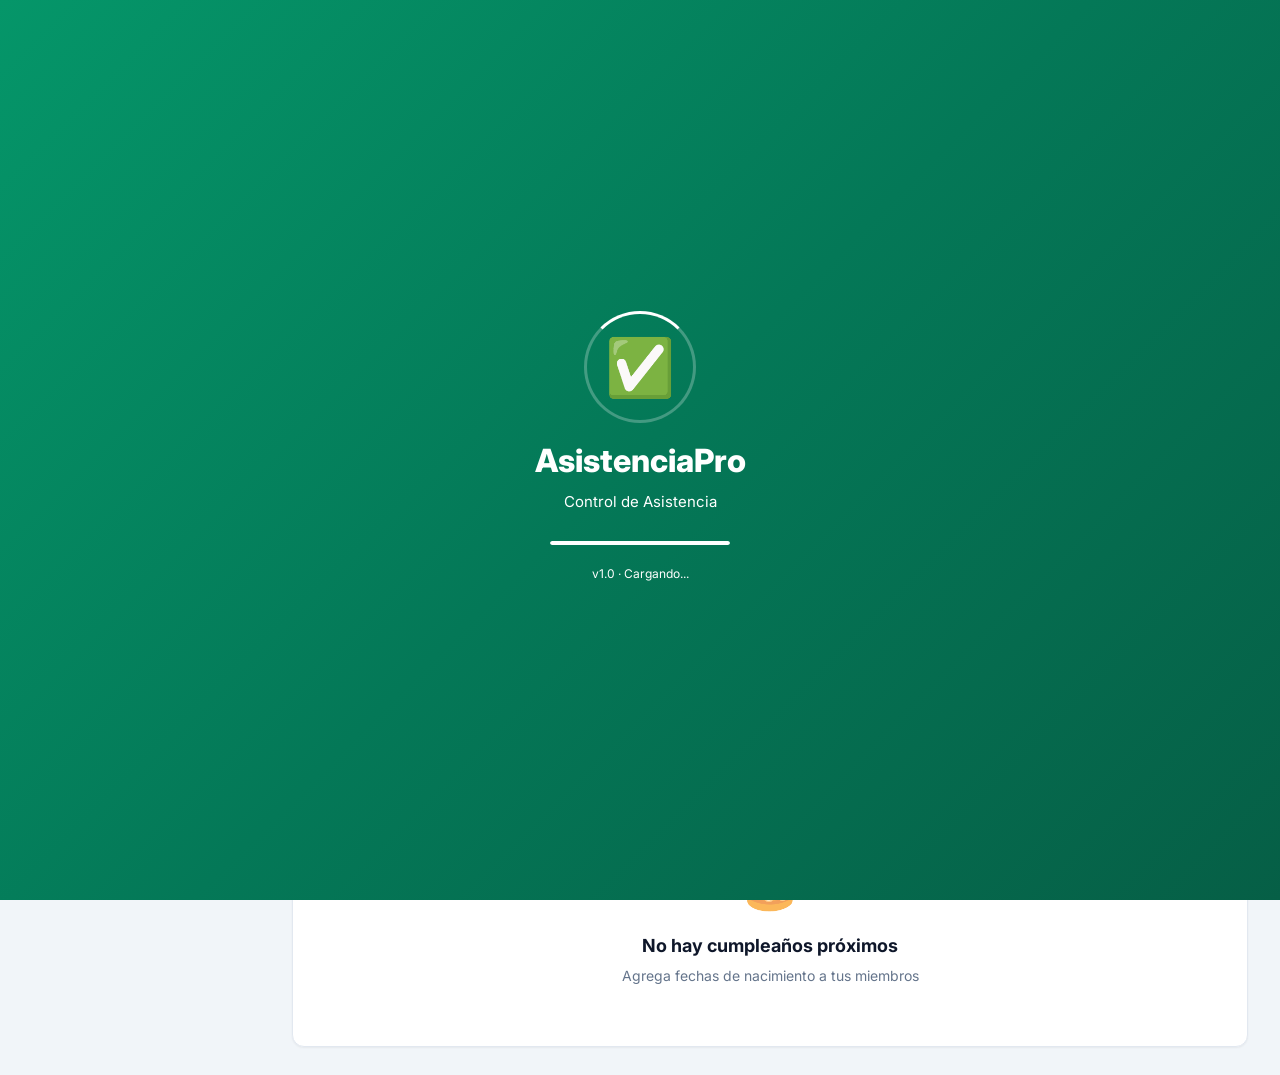
==== commit 58edff63: "Sistema de login con PIN numérico por empresa - Pantalla de login con teclado numérico (4-6 dígitos)" ====
--- a/asistencia/index.html
+++ b/asistencia/index.html
@@ -24,6 +24,68 @@
 </head>
 <body>
 
+  <!-- ============ SPLASH SCREEN ============ -->
+  <div id="splashScreen" class="splash-screen">
+    <div class="splash-content">
+      <div class="splash-logo-wrap">
+        <div class="splash-logo">✅</div>
+        <div class="splash-ring"></div>
+      </div>
+      <h1 class="splash-title">AsistenciaPro</h1>
+      <p class="splash-subtitle">Control de Asistencia</p>
+      <div class="splash-loader">
+        <div class="splash-bar"><div class="splash-bar-fill"></div></div>
+      </div>
+      <p class="splash-version">v1.0 · Cargando...</p>
+    </div>
+
+  <!-- ============ LOGIN SCREEN ============ -->
+  <div id="loginScreen" class="login-screen hidden">
+    <div class="login-card">
+      <div class="login-logo">🔐</div>
+      <h1 class="login-title">AsistenciaPro</h1>
+      <p class="login-subtitle" id="loginUserName">Ingresa tu PIN para acceder</p>
+
+      <div id="loginPinDots" class="pin-dots">
+        <div class="pin-dot" id="dot0"></div>
+        <div class="pin-dot" id="dot1"></div>
+        <div class="pin-dot" id="dot2"></div>
+        <div class="pin-dot" id="dot3"></div>
+        <div class="pin-dot" id="dot4"></div>
+        <div class="pin-dot" id="dot5"></div>
+      </div>
+
+      <div id="loginError" class="login-error" hidden>PIN incorrecto. Intenta de nuevo.</div>
+
+      <div class="pin-pad">
+        <button class="pin-btn" onclick="pinInput(1)">1</button>
+        <button class="pin-btn" onclick="pinInput(2)">2</button>
+        <button class="pin-btn" onclick="pinInput(3)">3</button>
+        <button class="pin-btn" onclick="pinInput(4)">4</button>
+        <button class="pin-btn" onclick="pinInput(5)">5</button>
+        <button class="pin-btn" onclick="pinInput(6)">6</button>
+        <button class="pin-btn" onclick="pinInput(7)">7</button>
+        <button class="pin-btn" onclick="pinInput(8)">8</button>
+        <button class="pin-btn" onclick="pinInput(9)">9</button>
+        <button class="pin-btn pin-btn-empty" disabled></button>
+        <button class="pin-btn" onclick="pinInput(0)">0</button>
+        <button class="pin-btn pin-btn-del" onclick="pinDelete()">⌫</button>
+      </div>
+
+      <div class="login-remember">
+        <label class="remember-toggle">
+          <input type="checkbox" id="loginRemember" checked>
+          <span class="remember-slider"></span>
+        </label>
+        <span>Recordar en este dispositivo</span>
+      </div>
+
+      <button class="btn btn-sm login-back" onclick="volverUserScreen()">← Cambiar empresa</button>
+    </div>
+  </div>
+
+  </div>
+
   <!-- ============ USER SELECTION SCREEN ============ -->
   <div id="userScreen" class="user-screen">
     <div class="user-screen-card">
@@ -352,6 +414,29 @@
 
 
         <!-- Animaciones -->
+
+        <!-- Seguridad / PIN -->
+        <div class="panel" style="margin-top:20px">
+          <div class="panel-header"><h3>🔐 Seguridad / PIN</h3></div>
+          <div class="panel-body">
+            <p style="font-size:13px;color:var(--text-secondary);margin-bottom:16px">Protege el acceso a esta empresa con un PIN numérico de 4 a 6 dígitos.</p>
+
+            <div id="pinStatus" style="margin-bottom:16px;font-size:14px"></div>
+
+            <div class="form-grid" style="grid-template-columns:1fr 1fr;max-width:400px">
+              <div class="form-group">
+                <label>Nuevo PIN</label>
+                <input id="cfgPin1" type="password" inputmode="numeric" pattern="[0-9]*" maxlength="6" placeholder="Ej: 123456">
+              </div>
+              <div class="form-group">
+                <label>Confirmar PIN</label>
+                <input id="cfgPin2" type="password" inputmode="numeric" pattern="[0-9]*" maxlength="6" placeholder="Repite el PIN">
+              </div>
+            </div>
+            <button class="btn btn-primary" style="margin-top:8px" onclick="setPinFromConfig()">🔒 Guardar PIN</button>
+          </div>
+        </div>
+
         <div class="panel" style="margin-top:20px">
           <div class="panel-header"><h3>🎬 Animaciones y Transiciones</h3></div>
           <div class="panel-body">
--- a/asistencia/styles.css
+++ b/asistencia/styles.css
@@ -1630,3 +1630,255 @@
 /* Override view transitions to use CSS variables */
 .view { animation-duration: var(--anim-enter-duration, 250ms) !important; }
 .view-exit { animation-duration: var(--anim-exit-duration, 150ms) !important; }
+
+/* ============ Splash Screen ============ */
+.splash-screen {
+  position: fixed;
+  inset: 0;
+  z-index: 99999;
+  background: linear-gradient(135deg, #059669 0%, #047857 50%, #065f46 100%);
+  display: flex;
+  align-items: center;
+  justify-content: center;
+  transition: opacity .5s ease, transform .5s ease;
+}
+.splash-screen.fade-out {
+  opacity: 0;
+  transform: scale(1.05);
+  pointer-events: none;
+}
+.splash-content {
+  text-align: center;
+  color: #fff;
+}
+.splash-logo-wrap {
+  position: relative;
+  width: 100px;
+  height: 100px;
+  margin: 0 auto 20px;
+}
+.splash-logo {
+  font-size: 56px;
+  position: absolute;
+  inset: 0;
+  display: flex;
+  align-items: center;
+  justify-content: center;
+  z-index: 2;
+  animation: splashLogoPop .6s cubic-bezier(.34,1.56,.64,1) both;
+}
+.splash-ring {
+  position: absolute;
+  inset: -6px;
+  border: 3px solid rgba(255,255,255,.25);
+  border-top-color: #fff;
+  border-radius: 50%;
+  animation: splashSpin 1s linear infinite;
+}
+@keyframes splashLogoPop {
+  0% { opacity: 0; transform: scale(0.3) rotate(-20deg); }
+  60% { transform: scale(1.1) rotate(5deg); }
+  100% { opacity: 1; transform: scale(1) rotate(0); }
+}
+@keyframes splashSpin {
+  to { transform: rotate(360deg); }
+}
+.splash-title {
+  font-size: 32px;
+  font-weight: 800;
+  margin: 0 0 6px;
+  animation: splashFadeUp .5s ease .2s both;
+}
+.splash-subtitle {
+  font-size: 15px;
+  opacity: .8;
+  margin: 0 0 28px;
+  animation: splashFadeUp .5s ease .35s both;
+}
+@keyframes splashFadeUp {
+  from { opacity: 0; transform: translateY(12px); }
+  to { opacity: 1; transform: translateY(0); }
+}
+.splash-loader {
+  width: 180px;
+  margin: 0 auto 20px;
+  animation: splashFadeUp .5s ease .5s both;
+}
+.splash-bar {
+  height: 4px;
+  background: rgba(255,255,255,.2);
+  border-radius: 2px;
+  overflow: hidden;
+}
+.splash-bar-fill {
+  height: 100%;
+  background: #fff;
+  border-radius: 2px;
+  width: 0%;
+  animation: splashLoad 4.4s ease .6s forwards;
+}
+@keyframes splashLoad {
+  0% { width: 0%; }
+  40% { width: 60%; }
+  80% { width: 85%; }
+  100% { width: 100%; }
+}
+.splash-version {
+  font-size: 12px;
+  opacity: .5;
+  margin: 0;
+  animation: splashFadeUp .5s ease .65s both;
+}
+
+/* ============ Login Screen ============ */
+.login-screen {
+  position: fixed;
+  inset: 0;
+  background: linear-gradient(135deg, #059669 0%, #047857 50%, #065f46 100%);
+  display: flex;
+  align-items: center;
+  justify-content: center;
+  z-index: 10000;
+  padding: 20px;
+  animation: fadeIn .3s ease;
+}
+.login-screen.hidden { display: none !important; }
+.login-card {
+  background: #fff;
+  border-radius: 24px;
+  padding: 36px 28px 28px;
+  max-width: 380px;
+  width: 100%;
+  box-shadow: 0 20px 60px rgba(0,0,0,.3);
+  text-align: center;
+  animation: slideUp .35s ease;
+}
+.login-logo { font-size: 48px; margin-bottom: 8px; }
+.login-title { font-size: 24px; font-weight: 800; color: #059669; margin: 0 0 4px; }
+.login-subtitle { font-size: 13px; color: #6b7280; margin: 0 0 20px; }
+
+/* PIN dots */
+.pin-dots {
+  display: flex;
+  justify-content: center;
+  gap: 12px;
+  margin-bottom: 16px;
+}
+.pin-dot {
+  width: 16px;
+  height: 16px;
+  border-radius: 50%;
+  border: 2px solid #d1d5db;
+  background: #fff;
+  transition: all .2s;
+}
+.pin-dot.filled {
+  background: #059669;
+  border-color: #059669;
+  transform: scale(1.15);
+}
+.pin-dot.error {
+  background: #dc2626;
+  border-color: #dc2626;
+  animation: pinShake .4s ease;
+}
+@keyframes pinShake {
+  0%, 100% { transform: translateX(0); }
+  20% { transform: translateX(-6px); }
+  40% { transform: translateX(6px); }
+  60% { transform: translateX(-4px); }
+  80% { transform: translateX(4px); }
+}
+
+/* PIN pad */
+.pin-pad {
+  display: grid;
+  grid-template-columns: repeat(3, 1fr);
+  gap: 10px;
+  max-width: 260px;
+  margin: 0 auto 16px;
+}
+.pin-btn {
+  width: 68px;
+  height: 68px;
+  border-radius: 50%;
+  border: 2px solid #e5e7eb;
+  background: #f9fafb;
+  font-size: 22px;
+  font-weight: 700;
+  color: #1f2937;
+  cursor: pointer;
+  transition: all .15s;
+  display: flex;
+  align-items: center;
+  justify-content: center;
+  margin: 0 auto;
+}
+.pin-btn:hover { background: #e5e7eb; }
+.pin-btn:active { transform: scale(0.92); background: #d1d5db; }
+.pin-btn-empty { visibility: hidden; }
+.pin-btn-del {
+  font-size: 20px;
+  color: #6b7280;
+  background: transparent;
+  border-color: transparent;
+}
+.pin-btn-del:hover { background: #fee2e2; border-color: #fca5a5; color: #dc2626; }
+
+/* Error message */
+.login-error {
+  color: #dc2626;
+  font-size: 13px;
+  font-weight: 600;
+  margin-bottom: 12px;
+  animation: fadeIn .2s ease;
+}
+
+/* Remember toggle */
+.login-remember {
+  display: flex;
+  align-items: center;
+  justify-content: center;
+  gap: 10px;
+  margin-bottom: 16px;
+  font-size: 13px;
+  color: #6b7280;
+}
+.remember-toggle {
+  position: relative;
+  display: inline-block;
+  width: 42px;
+  height: 24px;
+  cursor: pointer;
+}
+.remember-toggle input { opacity: 0; width: 0; height: 0; }
+.remember-slider {
+  position: absolute;
+  inset: 0;
+  background: #cbd5e1;
+  border-radius: 24px;
+  transition: .3s;
+}
+.remember-slider::before {
+  content: '';
+  position: absolute;
+  width: 18px;
+  height: 18px;
+  left: 3px;
+  top: 3px;
+  background: #fff;
+  border-radius: 50%;
+  transition: .3s;
+  box-shadow: 0 1px 3px rgba(0,0,0,.15);
+}
+.remember-toggle input:checked + .remember-slider { background: #059669; }
+.remember-toggle input:checked + .remember-slider::before { transform: translateX(18px); }
+
+.login-back {
+  background: transparent;
+  color: #6b7280;
+  border: none;
+  font-size: 13px;
+  cursor: pointer;
+}
+.login-back:hover { color: #059669; }
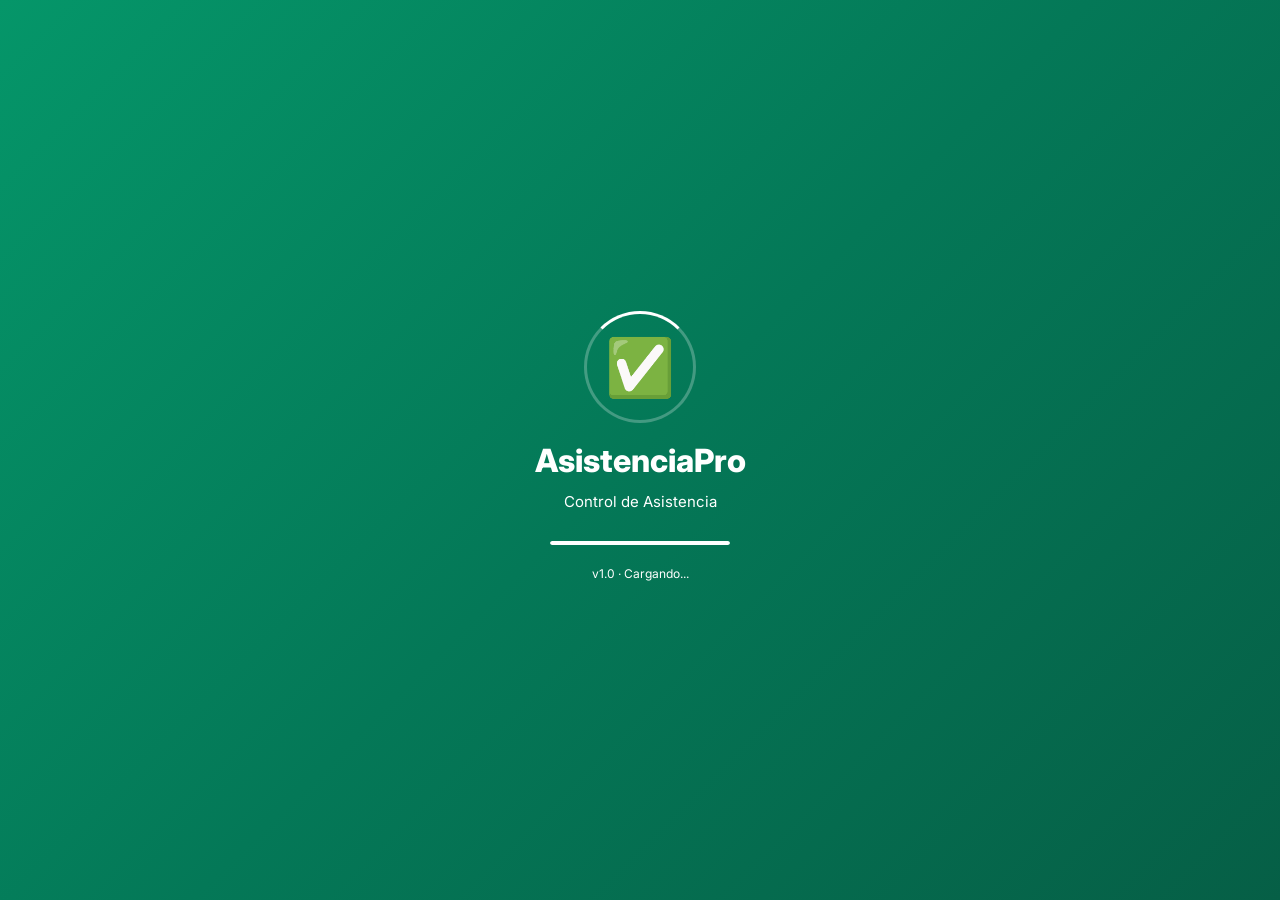
==== commit 04016418: "Fix: splash pegado - script inline + SW v3 para forzar actualizacion - Script inline en index.html o" ====
--- a/asistencia/index.html
+++ b/asistencia/index.html
@@ -38,6 +38,20 @@
       </div>
       <p class="splash-version">v1.0 · Cargando...</p>
     </div>
+  <script>
+    // INLINE: Hide splash after 5 seconds NO MATTER WHAT
+    // This runs before any external JS loads
+    setTimeout(function() {
+      var s = document.getElementById('splashScreen');
+      if (s) {
+        s.style.transition = 'opacity .5s, transform .5s';
+        s.style.opacity = '0';
+        s.style.transform = 'scale(1.05)';
+        s.style.pointerEvents = 'none';
+        setTimeout(function() { s.remove(); }, 600);
+      }
+    }, 5000);
+  </script>
 
   <!-- ============ LOGIN SCREEN ============ -->
   <div id="loginScreen" class="login-screen hidden">
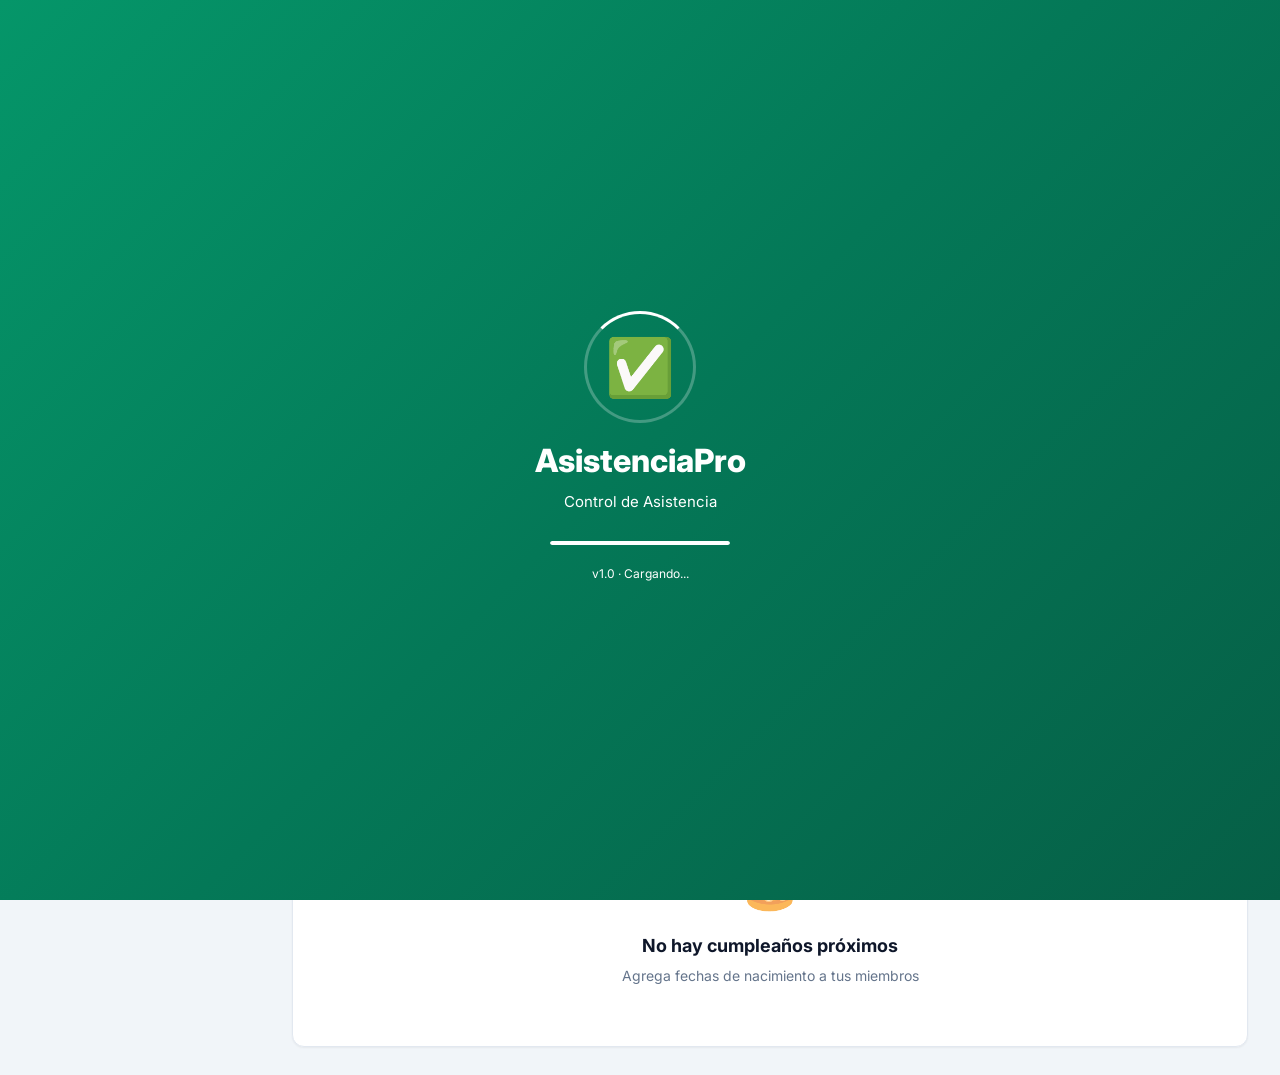
==== commit 2627768a: "Remover sistema de login/PIN completo - Eliminada pantalla de login (teclado numérico) - Eliminado p" ====
--- a/asistencia/index.html
+++ b/asistencia/index.html
@@ -53,50 +53,6 @@
     }, 5000);
   </script>
 
-  <!-- ============ LOGIN SCREEN ============ -->
-  <div id="loginScreen" class="login-screen hidden">
-    <div class="login-card">
-      <div class="login-logo">🔐</div>
-      <h1 class="login-title">AsistenciaPro</h1>
-      <p class="login-subtitle" id="loginUserName">Ingresa tu PIN para acceder</p>
-
-      <div id="loginPinDots" class="pin-dots">
-        <div class="pin-dot" id="dot0"></div>
-        <div class="pin-dot" id="dot1"></div>
-        <div class="pin-dot" id="dot2"></div>
-        <div class="pin-dot" id="dot3"></div>
-        <div class="pin-dot" id="dot4"></div>
-        <div class="pin-dot" id="dot5"></div>
-      </div>
-
-      <div id="loginError" class="login-error" hidden>PIN incorrecto. Intenta de nuevo.</div>
-
-      <div class="pin-pad">
-        <button class="pin-btn" onclick="pinInput(1)">1</button>
-        <button class="pin-btn" onclick="pinInput(2)">2</button>
-        <button class="pin-btn" onclick="pinInput(3)">3</button>
-        <button class="pin-btn" onclick="pinInput(4)">4</button>
-        <button class="pin-btn" onclick="pinInput(5)">5</button>
-        <button class="pin-btn" onclick="pinInput(6)">6</button>
-        <button class="pin-btn" onclick="pinInput(7)">7</button>
-        <button class="pin-btn" onclick="pinInput(8)">8</button>
-        <button class="pin-btn" onclick="pinInput(9)">9</button>
-        <button class="pin-btn pin-btn-empty" disabled></button>
-        <button class="pin-btn" onclick="pinInput(0)">0</button>
-        <button class="pin-btn pin-btn-del" onclick="pinDelete()">⌫</button>
-      </div>
-
-      <div class="login-remember">
-        <label class="remember-toggle">
-          <input type="checkbox" id="loginRemember" checked>
-          <span class="remember-slider"></span>
-        </label>
-        <span>Recordar en este dispositivo</span>
-      </div>
-
-      <button class="btn btn-sm login-back" onclick="volverUserScreen()">← Cambiar empresa</button>
-    </div>
-  </div>
 
   </div>
 
@@ -430,26 +386,6 @@
         <!-- Animaciones -->
 
         <!-- Seguridad / PIN -->
-        <div class="panel" style="margin-top:20px">
-          <div class="panel-header"><h3>🔐 Seguridad / PIN</h3></div>
-          <div class="panel-body">
-            <p style="font-size:13px;color:var(--text-secondary);margin-bottom:16px">Protege el acceso a esta empresa con un PIN numérico de 4 a 6 dígitos.</p>
-
-            <div id="pinStatus" style="margin-bottom:16px;font-size:14px"></div>
-
-            <div class="form-grid" style="grid-template-columns:1fr 1fr;max-width:400px">
-              <div class="form-group">
-                <label>Nuevo PIN</label>
-                <input id="cfgPin1" type="password" inputmode="numeric" pattern="[0-9]*" maxlength="6" placeholder="Ej: 123456">
-              </div>
-              <div class="form-group">
-                <label>Confirmar PIN</label>
-                <input id="cfgPin2" type="password" inputmode="numeric" pattern="[0-9]*" maxlength="6" placeholder="Repite el PIN">
-              </div>
-            </div>
-            <button class="btn btn-primary" style="margin-top:8px" onclick="setPinFromConfig()">🔒 Guardar PIN</button>
-          </div>
-        </div>
 
         <div class="panel" style="margin-top:20px">
           <div class="panel-header"><h3>🎬 Animaciones y Transiciones</h3></div>
--- a/asistencia/styles.css
+++ b/asistencia/styles.css
@@ -1729,156 +1729,3 @@
   margin: 0;
   animation: splashFadeUp .5s ease .65s both;
 }
-
-/* ============ Login Screen ============ */
-.login-screen {
-  position: fixed;
-  inset: 0;
-  background: linear-gradient(135deg, #059669 0%, #047857 50%, #065f46 100%);
-  display: flex;
-  align-items: center;
-  justify-content: center;
-  z-index: 10000;
-  padding: 20px;
-  animation: fadeIn .3s ease;
-}
-.login-screen.hidden { display: none !important; }
-.login-card {
-  background: #fff;
-  border-radius: 24px;
-  padding: 36px 28px 28px;
-  max-width: 380px;
-  width: 100%;
-  box-shadow: 0 20px 60px rgba(0,0,0,.3);
-  text-align: center;
-  animation: slideUp .35s ease;
-}
-.login-logo { font-size: 48px; margin-bottom: 8px; }
-.login-title { font-size: 24px; font-weight: 800; color: #059669; margin: 0 0 4px; }
-.login-subtitle { font-size: 13px; color: #6b7280; margin: 0 0 20px; }
-
-/* PIN dots */
-.pin-dots {
-  display: flex;
-  justify-content: center;
-  gap: 12px;
-  margin-bottom: 16px;
-}
-.pin-dot {
-  width: 16px;
-  height: 16px;
-  border-radius: 50%;
-  border: 2px solid #d1d5db;
-  background: #fff;
-  transition: all .2s;
-}
-.pin-dot.filled {
-  background: #059669;
-  border-color: #059669;
-  transform: scale(1.15);
-}
-.pin-dot.error {
-  background: #dc2626;
-  border-color: #dc2626;
-  animation: pinShake .4s ease;
-}
-@keyframes pinShake {
-  0%, 100% { transform: translateX(0); }
-  20% { transform: translateX(-6px); }
-  40% { transform: translateX(6px); }
-  60% { transform: translateX(-4px); }
-  80% { transform: translateX(4px); }
-}
-
-/* PIN pad */
-.pin-pad {
-  display: grid;
-  grid-template-columns: repeat(3, 1fr);
-  gap: 10px;
-  max-width: 260px;
-  margin: 0 auto 16px;
-}
-.pin-btn {
-  width: 68px;
-  height: 68px;
-  border-radius: 50%;
-  border: 2px solid #e5e7eb;
-  background: #f9fafb;
-  font-size: 22px;
-  font-weight: 700;
-  color: #1f2937;
-  cursor: pointer;
-  transition: all .15s;
-  display: flex;
-  align-items: center;
-  justify-content: center;
-  margin: 0 auto;
-}
-.pin-btn:hover { background: #e5e7eb; }
-.pin-btn:active { transform: scale(0.92); background: #d1d5db; }
-.pin-btn-empty { visibility: hidden; }
-.pin-btn-del {
-  font-size: 20px;
-  color: #6b7280;
-  background: transparent;
-  border-color: transparent;
-}
-.pin-btn-del:hover { background: #fee2e2; border-color: #fca5a5; color: #dc2626; }
-
-/* Error message */
-.login-error {
-  color: #dc2626;
-  font-size: 13px;
-  font-weight: 600;
-  margin-bottom: 12px;
-  animation: fadeIn .2s ease;
-}
-
-/* Remember toggle */
-.login-remember {
-  display: flex;
-  align-items: center;
-  justify-content: center;
-  gap: 10px;
-  margin-bottom: 16px;
-  font-size: 13px;
-  color: #6b7280;
-}
-.remember-toggle {
-  position: relative;
-  display: inline-block;
-  width: 42px;
-  height: 24px;
-  cursor: pointer;
-}
-.remember-toggle input { opacity: 0; width: 0; height: 0; }
-.remember-slider {
-  position: absolute;
-  inset: 0;
-  background: #cbd5e1;
-  border-radius: 24px;
-  transition: .3s;
-}
-.remember-slider::before {
-  content: '';
-  position: absolute;
-  width: 18px;
-  height: 18px;
-  left: 3px;
-  top: 3px;
-  background: #fff;
-  border-radius: 50%;
-  transition: .3s;
-  box-shadow: 0 1px 3px rgba(0,0,0,.15);
-}
-.remember-toggle input:checked + .remember-slider { background: #059669; }
-.remember-toggle input:checked + .remember-slider::before { transform: translateX(18px); }
-
-.login-back {
-  background: transparent;
-  color: #6b7280;
-  border: none;
-  font-size: 13px;
-  cursor: pointer;
-}
-.login-back:hover { color: #059669; }
